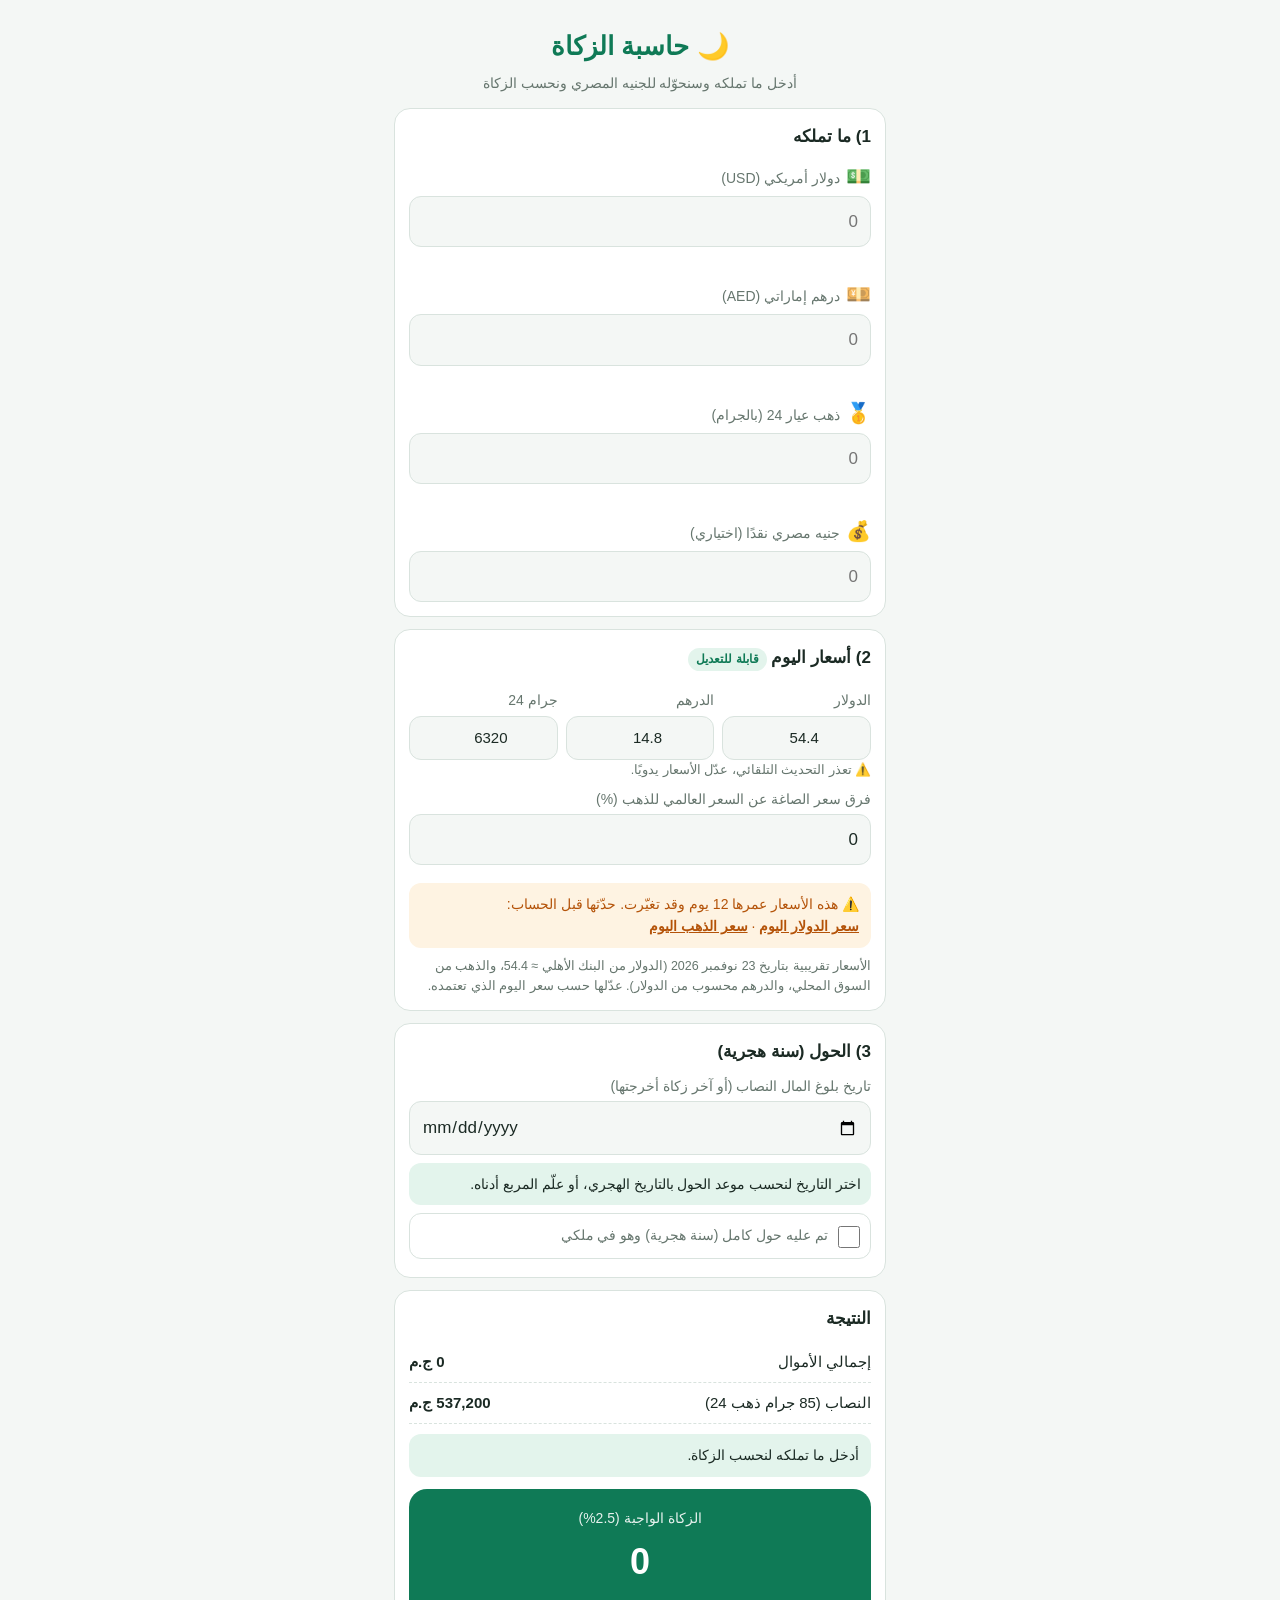
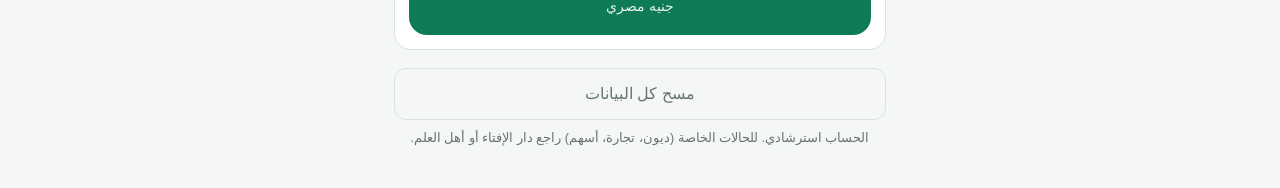
==== public/index.html @ 34a30f61 "English numerals for total and nisab in index.html" ====
<!DOCTYPE html>
<html lang="ar" dir="rtl">
<head>
<meta charset="utf-8">
<meta name="viewport" content="width=device-width, initial-scale=1, viewport-fit=cover">
<title>حاسبة الزكاة</title>
<style>
:root{--bg:#f4f7f5;--card:#fff;--tx:#1b2a24;--mut:#66766e;--pri:#0f7a56;--pri2:#e3f4ec;--bd:#d9e3de;--warn:#b45309;--warnbg:#fef3e2;
box-sizing:border-box;padding-top:env(safe-area-inset-top,0px);padding-bottom:env(safe-area-inset-bottom,0px);color-scheme:light}
@media (prefers-color-scheme:dark){:root:not([data-theme="light"]){--bg:#0f1714;--card:#18231f;--tx:#e8f1ed;--mut:#93a69d;--pri:#3ecf98;--pri2:#173a2e;--bd:#2a3a34;--warn:#f5b45a;--warnbg:#3a2c14;color-scheme:dark}}
:root[data-theme="dark"]{--bg:#0f1714;--card:#18231f;--tx:#e8f1ed;--mut:#93a69d;--pri:#3ecf98;--pri2:#173a2e;--bd:#2a3a34;--warn:#f5b45a;--warnbg:#3a2c14;color-scheme:dark}
html{scroll-padding-top:env(safe-area-inset-top,0px)}
*{box-sizing:border-box}
body{margin:0;background:var(--bg);color:var(--tx);font-family:"Segoe UI","Noto Naskh Arabic",Tahoma,Arial,sans-serif;line-height:1.6}
.wrap{max-width:520px;margin:0 auto;padding:16px 14px 40px}
header{text-align:center;padding:10px 0 14px}
header h1{margin:0;font-size:26px;color:var(--pri)}
header p{margin:4px 0 0;color:var(--mut);font-size:14px}
.card{background:var(--card);border:1px solid var(--bd);border-radius:16px;padding:14px;margin-bottom:12px}
.card h2{margin:0 0 10px;font-size:17px}
label{display:block;font-size:14px;color:var(--mut);margin:8px 0 4px}
.row{display:flex;gap:8px;align-items:center}
.row>*{flex:1;min-width:0}
input{width:100%;font:inherit;font-size:17px;padding:11px 12px;border:1px solid var(--bd);border-radius:12px;background:var(--bg);color:var(--tx)}
input:focus{outline:2px solid var(--pri);border-color:transparent}
.item{display:grid;grid-template-columns:1fr 1fr;gap:8px;align-items:end}
.item .full{grid-column:1/-1}
.sub{font-size:13px;color:var(--pri);margin-top:3px;min-height:20px}
.ic{font-size:20px;margin-inline-end:6px}
.rates{display:grid;grid-template-columns:1fr 1fr 1fr;gap:8px}
.rates input{font-size:15px;padding:9px 8px;text-align:center}
.note{font-size:12.5px;color:var(--mut);margin:8px 0 0}
.chk{display:flex;gap:10px;align-items:flex-start;padding:10px;border:1px solid var(--bd);border-radius:12px;margin-top:8px;cursor:pointer}
.chk input{width:22px;height:22px;margin:2px 0 0;flex:none;accent-color:var(--pri)}
.hawl{margin-top:8px;font-size:14px;padding:10px;border-radius:12px;background:var(--pri2)}
.res{background:var(--pri);color:#fff;border-radius:18px;padding:18px;text-align:center}
:root[data-theme="dark"] .res,:root:not([data-theme="light"]) .res{color:#fff}
@media (prefers-color-scheme:dark){.res{background:#0f7a56}}
.res .big{font-size:36px;font-weight:700;margin:4px 0}
.res .lbl{opacity:.9;font-size:14px}
.line{display:flex;justify-content:space-between;gap:8px;padding:8px 0;border-bottom:1px dashed var(--bd);font-size:15px}
.line:last-child{border:0}
.line b{white-space:nowrap}
.state{padding:10px 12px;border-radius:12px;font-size:14px;margin-top:10px;background:var(--pri2)}
.state.no{background:var(--warnbg);color:var(--warn)}
button{font:inherit;cursor:pointer}
.reset{width:100%;margin-top:6px;padding:12px;border-radius:12px;border:1px solid var(--bd);background:transparent;color:var(--mut)}
.pill{display:inline-block;font-size:12px;background:var(--pri2);color:var(--pri);padding:2px 8px;border-radius:99px}
</style>
</head>
<body>
<div class="wrap">
<header>
  <h1>🌙 حاسبة الزكاة</h1>
  <p>أدخل ما تملكه وسنحوّله للجنيه المصري ونحسب الزكاة</p>
</header>

<div class="card">
  <h2>1) ما تملكه</h2>
  <label for="usd"><span class="ic">💵</span>دولار أمريكي (USD)</label>
  <input id="usd" type="number" inputmode="decimal" min="0" placeholder="0">
  <div class="sub" id="s_usd"></div>

  <label for="aed"><span class="ic">💴</span>درهم إماراتي (AED)</label>
  <input id="aed" type="number" inputmode="decimal" min="0" placeholder="0">
  <div class="sub" id="s_aed"></div>

  <label for="gold"><span class="ic">🥇</span>ذهب عيار 24 (بالجرام)</label>
  <input id="gold" type="number" inputmode="decimal" min="0" placeholder="0">
  <div class="sub" id="s_gold"></div>

  <label for="egp"><span class="ic">💰</span>جنيه مصري نقدًا (اختياري)</label>
  <input id="egp" type="number" inputmode="decimal" min="0" placeholder="0">
</div>

<div class="card">
  <h2>2) أسعار اليوم <span class="pill">قابلة للتعديل</span></h2>
  <div class="rates">
    <div><label for="r_usd">الدولار</label><input id="r_usd" type="number" inputmode="decimal" value="54.4"></div>
    <div><label for="r_aed">الدرهم</label><input id="r_aed" type="number" inputmode="decimal" value="14.8"></div>
    <div><label for="r_gold">جرام 24</label><input id="r_gold" type="number" inputmode="decimal" value="6320"></div>
  </div>
  <div id="live" class="note" style="margin:0 0 8px">⏳ جارٍ تحديث الأسعار…</div>
  <label for="r_prem">فرق سعر الصاغة عن السعر العالمي للذهب (%)</label>
  <input id="r_prem" type="number" inputmode="decimal" value="0" style="margin-bottom:8px">
  <div id="stale" class="state no" style="display:none"></div>
  <p class="note">الأسعار تقريبية بتاريخ 23 نوفمبر 2026 (الدولار من البنك الأهلي ≈ 54.4، والذهب من السوق المحلي، والدرهم محسوب من الدولار). عدّلها حسب سعر اليوم الذي تعتمده.</p>
</div>

<div class="card">
  <h2>3) الحول (سنة هجرية)</h2>
  <label for="start">تاريخ بلوغ المال النصاب (أو آخر زكاة أخرجتها)</label>
  <input id="start" type="date">
  <div class="hawl" id="hawlBox">اختر التاريخ لنحسب موعد الحول بالتاريخ الهجري، أو علّم المربع أدناه.</div>
  <label class="chk"><input id="hawlOk" type="checkbox"><span>تم عليه حول كامل (سنة هجرية) وهو في ملكي</span></label>
</div>

<div class="card">
  <h2>النتيجة</h2>
  <div class="line"><span>إجمالي الأموال</span><b id="total">0</b></div>
  <div class="line"><span>النصاب (85 جرام ذهب 24)</span><b id="nisab">0</b></div>
  <div id="state" class="state"></div>
  <div class="res" style="margin-top:12px">
    <div class="lbl">الزكاة الواجبة (2.5%)</div>
    <div class="big" id="zakat">0</div>
    <div class="lbl">جنيه مصري</div>
  </div>
</div>

<button class="reset" id="reset">مسح كل البيانات</button>
<p class="note" style="text-align:center">الحساب استرشادي. للحالات الخاصة (ديون، تجارة، أسهم) راجع دار الإفتاء أو أهل العلم.</p>
</div>

<script>
const $=id=>document.getElementById(id);
const NISAB_GRAMS=85,RATE=0.025,HAWL_DAYS=354;
const fmt=n=>new Intl.NumberFormat('en-US',{maximumFractionDigits:2,useGrouping:true}).format(n||0);
const num=id=>{const v=parseFloat($(id).value);return isFinite(v)&&v>0?v:0};
const hijri=d=>new Intl.DateTimeFormat('en-u-ca-islamic-umalqura',{day:'numeric',month:'long',year:'numeric'}).format(d);

function hawlInfo(){
  const v=$('start').value; if(!v) return null;
  const s=new Date(v+'T00:00:00'); if(isNaN(s)) return null;
  const due=new Date(s.getTime()+HAWL_DAYS*86400000);
  const days=Math.ceil((due-new Date())/86400000);
  return {s,due,days};
}

function calc(){
  const usd=num('usd'),aed=num('aed'),gold=num('gold'),egp=num('egp');
  const ru=num('r_usd'),ra=num('r_aed'),rg=num('r_gold');
  const vUsd=usd*ru,vAed=aed*ra,vGold=gold*rg;
  const total=vUsd+vAed+vGold+egp;
  const nisab=NISAB_GRAMS*rg;

  $('s_usd').textContent=usd?'= '+fmt(vUsd)+' جنيه':'';
  $('s_aed').textContent=aed?'= '+fmt(vAed)+' جنيه':'';
  $('s_gold').textContent=gold?'= '+fmt(vGold)+' جنيه':'';
  $('total').textContent=fmt(total)+' ج.م';
  $('nisab').textContent=fmt(nisab)+' ج.م';

  const h=hawlInfo(), box=$('hawlBox');
  if(h){
    if(h.days<=0){
      box.innerHTML='بدأ الحول: <b>'+hijri(h.s)+'</b><br>تم الحول في: <b>'+hijri(h.due)+'</b> ✅';
      $('hawlOk').checked=true;
    }else{
      box.innerHTML='بدأ الحول: <b>'+hijri(h.s)+'</b><br>يتم الحول في: <b>'+hijri(h.due)+'</b> (بعد '+fmt(h.days)+' يوم)';
      $('hawlOk').checked=false;
    }
  }
  const ok=$('hawlOk').checked, reached=total>=nisab&&total>0;
  const st=$('state'); let z=0;
  if(!total){st.className='state';st.textContent='أدخل ما تملكه لنحسب الزكاة.'}
  else if(!reached){st.className='state no';st.textContent='المبلغ أقل من النصاب، فلا زكاة عليك حاليًا.'}
  else if(!ok){st.className='state no';st.textContent='بلغت النصاب لكن لم يتم الحول بعد. تجب الزكاة عند تمام سنة هجرية.'}
  else{st.className='state';st.textContent='بلغت النصاب وتم الحول ✅ تجب عليك الزكاة.';z=total*RATE}
  $('zakat').textContent=fmt(z);
}

document.querySelectorAll('input').forEach(i=>i.addEventListener('input',calc));
$('reset').onclick=()=>{['usd','aed','gold','egp','start'].forEach(i=>$(i).value='');$('hawlOk').checked=false;$('hawlBox').textContent='اختر التاريخ لنحسب موعد الحول بالتاريخ الهجري، أو علّم المربع أدناه.';calc()};
(function(){
  const days=Math.floor((Date.now()-new Date('2026-11-23T00:00:00').getTime())/864e5);
  if(days>=1){
    const el=$('stale');
    el.style.display='block';
    el.innerHTML='⚠️ هذه الأسعار عمرها '+fmt(days)+' يوم وقد تغيّرت. حدّثها قبل الحساب:<br>'+
      '<a href="https://www.google.com/search?q=سعر+الدولار+اليوم+البنك+الأهلي" target="_blank" rel="noopener" style="color:inherit;font-weight:700">سعر الدولار اليوم</a> · '+
      '<a href="https://www.google.com/search?q=سعر+الذهب+عيار+24+اليوم+في+مصر" target="_blank" rel="noopener" style="color:inherit;font-weight:700">سعر الذهب اليوم</a>';
  }
})();
calc();

(async function(){
  let last=null;
  const apply=()=>{
    if(!last) return;
    const prem=parseFloat($('r_prem').value)||0;
    $('r_gold').value=(last.goldGramEgp*(1+prem/100)).toFixed(0);
    calc();
  };
  try{
    const r=await fetch('/api/prices',{cache:'no-store'});
    if(!r.ok) throw 0;
    last=await r.json();
    $('r_usd').value=last.usdEgp.toFixed(2);
    $('r_aed').value=last.aedEgp.toFixed(2);
    apply();
    $('stale').style.display='none';
    $('live').textContent='✅ تم تحديث الأسعار الآن: '+new Date(last.updated).toLocaleString('en-US');
    $('r_prem').addEventListener('input',apply);
  }catch(e){
    $('live').textContent='⚠️ تعذر التحديث التلقائي، عدّل الأسعار يدويًا.';
  }
})();
</script>
</body>
</html>
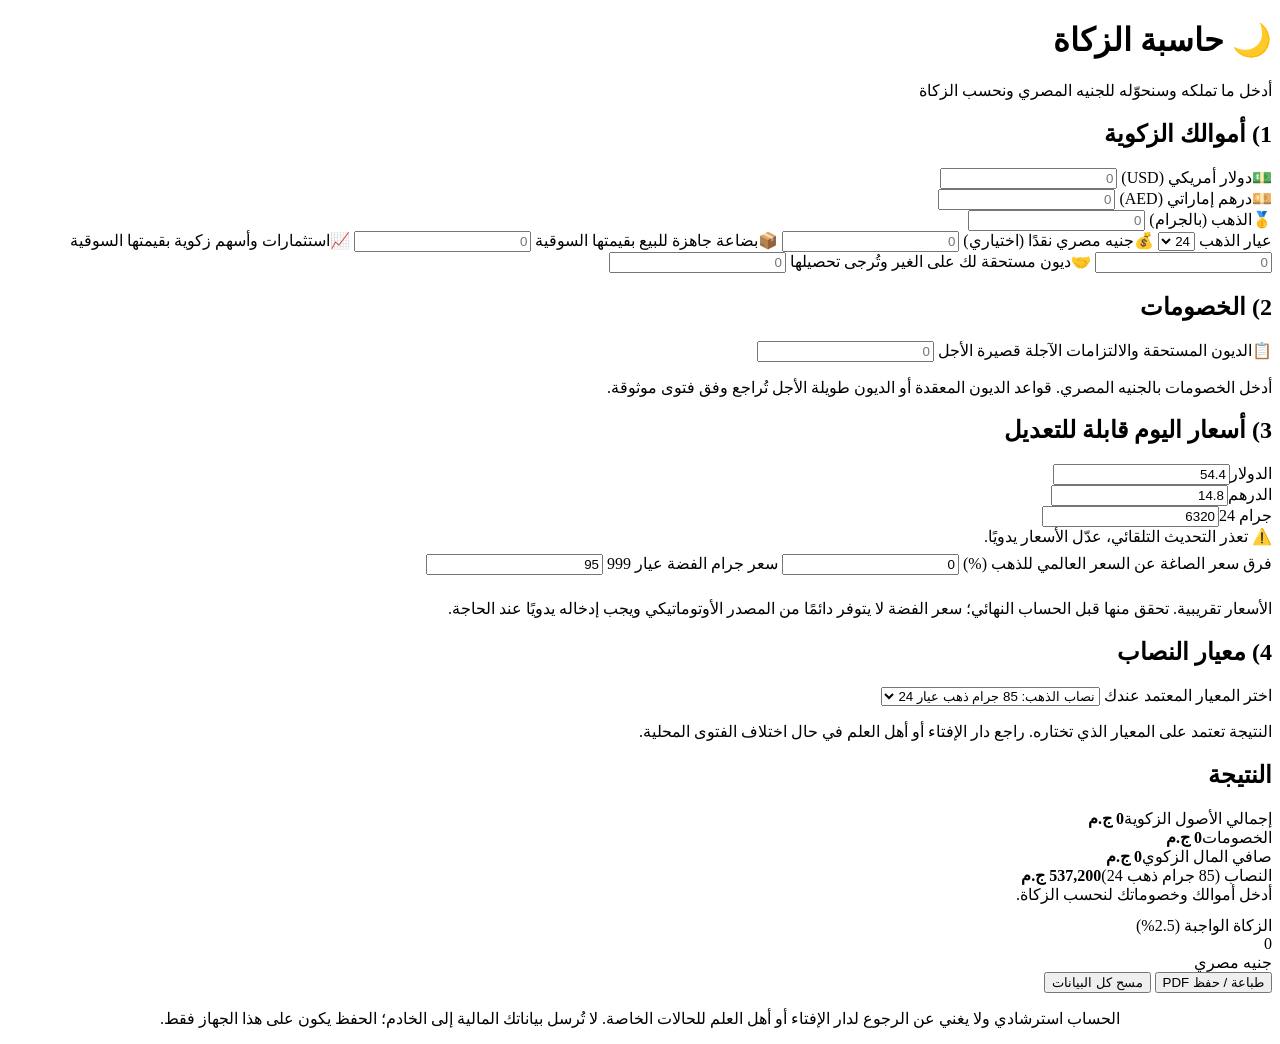
==== commit a70e62df: "github updates" ====
--- a/public/index.html
+++ b/public/index.html
@@ -4,49 +4,7 @@
 <meta charset="utf-8">
 <meta name="viewport" content="width=device-width, initial-scale=1, viewport-fit=cover">
 <title>حاسبة الزكاة</title>
-<style>
-:root{--bg:#f4f7f5;--card:#fff;--tx:#1b2a24;--mut:#66766e;--pri:#0f7a56;--pri2:#e3f4ec;--bd:#d9e3de;--warn:#b45309;--warnbg:#fef3e2;
-box-sizing:border-box;padding-top:env(safe-area-inset-top,0px);padding-bottom:env(safe-area-inset-bottom,0px);color-scheme:light}
-@media (prefers-color-scheme:dark){:root:not([data-theme="light"]){--bg:#0f1714;--card:#18231f;--tx:#e8f1ed;--mut:#93a69d;--pri:#3ecf98;--pri2:#173a2e;--bd:#2a3a34;--warn:#f5b45a;--warnbg:#3a2c14;color-scheme:dark}}
-:root[data-theme="dark"]{--bg:#0f1714;--card:#18231f;--tx:#e8f1ed;--mut:#93a69d;--pri:#3ecf98;--pri2:#173a2e;--bd:#2a3a34;--warn:#f5b45a;--warnbg:#3a2c14;color-scheme:dark}
-html{scroll-padding-top:env(safe-area-inset-top,0px)}
-*{box-sizing:border-box}
-body{margin:0;background:var(--bg);color:var(--tx);font-family:"Segoe UI","Noto Naskh Arabic",Tahoma,Arial,sans-serif;line-height:1.6}
-.wrap{max-width:520px;margin:0 auto;padding:16px 14px 40px}
-header{text-align:center;padding:10px 0 14px}
-header h1{margin:0;font-size:26px;color:var(--pri)}
-header p{margin:4px 0 0;color:var(--mut);font-size:14px}
-.card{background:var(--card);border:1px solid var(--bd);border-radius:16px;padding:14px;margin-bottom:12px}
-.card h2{margin:0 0 10px;font-size:17px}
-label{display:block;font-size:14px;color:var(--mut);margin:8px 0 4px}
-.row{display:flex;gap:8px;align-items:center}
-.row>*{flex:1;min-width:0}
-input{width:100%;font:inherit;font-size:17px;padding:11px 12px;border:1px solid var(--bd);border-radius:12px;background:var(--bg);color:var(--tx)}
-input:focus{outline:2px solid var(--pri);border-color:transparent}
-.item{display:grid;grid-template-columns:1fr 1fr;gap:8px;align-items:end}
-.item .full{grid-column:1/-1}
-.sub{font-size:13px;color:var(--pri);margin-top:3px;min-height:20px}
-.ic{font-size:20px;margin-inline-end:6px}
-.rates{display:grid;grid-template-columns:1fr 1fr 1fr;gap:8px}
-.rates input{font-size:15px;padding:9px 8px;text-align:center}
-.note{font-size:12.5px;color:var(--mut);margin:8px 0 0}
-.chk{display:flex;gap:10px;align-items:flex-start;padding:10px;border:1px solid var(--bd);border-radius:12px;margin-top:8px;cursor:pointer}
-.chk input{width:22px;height:22px;margin:2px 0 0;flex:none;accent-color:var(--pri)}
-.hawl{margin-top:8px;font-size:14px;padding:10px;border-radius:12px;background:var(--pri2)}
-.res{background:var(--pri);color:#fff;border-radius:18px;padding:18px;text-align:center}
-:root[data-theme="dark"] .res,:root:not([data-theme="light"]) .res{color:#fff}
-@media (prefers-color-scheme:dark){.res{background:#0f7a56}}
-.res .big{font-size:36px;font-weight:700;margin:4px 0}
-.res .lbl{opacity:.9;font-size:14px}
-.line{display:flex;justify-content:space-between;gap:8px;padding:8px 0;border-bottom:1px dashed var(--bd);font-size:15px}
-.line:last-child{border:0}
-.line b{white-space:nowrap}
-.state{padding:10px 12px;border-radius:12px;font-size:14px;margin-top:10px;background:var(--pri2)}
-.state.no{background:var(--warnbg);color:var(--warn)}
-button{font:inherit;cursor:pointer}
-.reset{width:100%;margin-top:6px;padding:12px;border-radius:12px;border:1px solid var(--bd);background:transparent;color:var(--mut)}
-.pill{display:inline-block;font-size:12px;background:var(--pri2);color:var(--pri);padding:2px 8px;border-radius:99px}
-</style>
+<link rel="stylesheet" href="/style.css">
 </head>
 <body>
 <div class="wrap">
@@ -56,7 +14,7 @@
 </header>
 
 <div class="card">
-  <h2>1) ما تملكه</h2>
+  <h2>1) أموالك الزكوية</h2>
   <label for="usd"><span class="ic">💵</span>دولار أمريكي (USD)</label>
   <input id="usd" type="number" inputmode="decimal" min="0" placeholder="0">
   <div class="sub" id="s_usd"></div>
@@ -65,16 +23,38 @@
   <input id="aed" type="number" inputmode="decimal" min="0" placeholder="0">
   <div class="sub" id="s_aed"></div>
 
-  <label for="gold"><span class="ic">🥇</span>ذهب عيار 24 (بالجرام)</label>
+  <label for="gold"><span class="ic">🥇</span>الذهب (بالجرام)</label>
   <input id="gold" type="number" inputmode="decimal" min="0" placeholder="0">
   <div class="sub" id="s_gold"></div>
+  <label for="goldK">عيار الذهب</label>
+  <select id="goldK">
+    <option value="24">24</option>
+    <option value="21">21</option>
+    <option value="18">18</option>
+  </select>
 
   <label for="egp"><span class="ic">💰</span>جنيه مصري نقدًا (اختياري)</label>
   <input id="egp" type="number" inputmode="decimal" min="0" placeholder="0">
-</div>
-
-<div class="card">
-  <h2>2) أسعار اليوم <span class="pill">قابلة للتعديل</span></h2>
+
+  <label for="trade"><span class="ic">📦</span>بضاعة جاهزة للبيع بقيمتها السوقية</label>
+  <input id="trade" type="number" inputmode="decimal" min="0" placeholder="0">
+
+  <label for="invest"><span class="ic">📈</span>استثمارات وأسهم زكوية بقيمتها السوقية</label>
+  <input id="invest" type="number" inputmode="decimal" min="0" placeholder="0">
+
+  <label for="receivable"><span class="ic">🤝</span>ديون مستحقة لك على الغير وتُرجى تحصيلها</label>
+  <input id="receivable" type="number" inputmode="decimal" min="0" placeholder="0">
+</div>
+
+<div class="card">
+  <h2>2) الخصومات</h2>
+  <label for="debt"><span class="ic">📋</span>الديون المستحقة والالتزامات الآجلة قصيرة الأجل</label>
+  <input id="debt" type="number" inputmode="decimal" min="0" placeholder="0">
+  <p class="note">أدخل الخصومات بالجنيه المصري. قواعد الديون المعقدة أو الديون طويلة الأجل تُراجع وفق فتوى موثوقة.</p>
+</div>
+
+<div class="card">
+  <h2>3) أسعار اليوم <span class="pill">قابلة للتعديل</span></h2>
   <div class="rates">
     <div><label for="r_usd">الدولار</label><input id="r_usd" type="number" inputmode="decimal" value="54.4"></div>
     <div><label for="r_aed">الدرهم</label><input id="r_aed" type="number" inputmode="decimal" value="14.8"></div>
@@ -83,22 +63,28 @@
   <div id="live" class="note" style="margin:0 0 8px">⏳ جارٍ تحديث الأسعار…</div>
   <label for="r_prem">فرق سعر الصاغة عن السعر العالمي للذهب (%)</label>
   <input id="r_prem" type="number" inputmode="decimal" value="0" style="margin-bottom:8px">
+  <label for="r_silver">سعر جرام الفضة عيار 999</label>
+  <input id="r_silver" type="number" inputmode="decimal" value="95" style="margin-bottom:8px">
   <div id="stale" class="state no" style="display:none"></div>
-  <p class="note">الأسعار تقريبية بتاريخ 23 نوفمبر 2026 (الدولار من البنك الأهلي ≈ 54.4، والذهب من السوق المحلي، والدرهم محسوب من الدولار). عدّلها حسب سعر اليوم الذي تعتمده.</p>
-</div>
-
-<div class="card">
-  <h2>3) الحول (سنة هجرية)</h2>
-  <label for="start">تاريخ بلوغ المال النصاب (أو آخر زكاة أخرجتها)</label>
-  <input id="start" type="date">
-  <div class="hawl" id="hawlBox">اختر التاريخ لنحسب موعد الحول بالتاريخ الهجري، أو علّم المربع أدناه.</div>
-  <label class="chk"><input id="hawlOk" type="checkbox"><span>تم عليه حول كامل (سنة هجرية) وهو في ملكي</span></label>
+  <p class="note">الأسعار تقريبية. تحقق منها قبل الحساب النهائي؛ سعر الفضة لا يتوفر دائمًا من المصدر الأوتوماتيكي ويجب إدخاله يدويًا عند الحاجة.</p>
+</div>
+
+<div class="card">
+  <h2>4) معيار النصاب</h2>
+  <label for="nisabType">اختر المعيار المعتمد عندك</label>
+  <select id="nisabType">
+    <option value="gold">نصاب الذهب: 85 جرام ذهب عيار 24</option>
+    <option value="silver">نصاب الفضة: 595 جرام فضة</option>
+  </select>
+  <p class="note">النتيجة تعتمد على المعيار الذي تختاره. راجع دار الإفتاء أو أهل العلم في حال اختلاف الفتوى المحلية.</p>
 </div>
 
 <div class="card">
   <h2>النتيجة</h2>
-  <div class="line"><span>إجمالي الأموال</span><b id="total">0</b></div>
-  <div class="line"><span>النصاب (85 جرام ذهب 24)</span><b id="nisab">0</b></div>
+  <div class="line"><span>إجمالي الأصول الزكوية</span><b id="assets">0</b></div>
+  <div class="line"><span>الخصومات</span><b id="deductions">0</b></div>
+  <div class="line"><span>صافي المال الزكوي</span><b id="net">0</b></div>
+  <div class="line"><span id="nisabLabel">النصاب</span><b id="nisab">0</b></div>
   <div id="state" class="state"></div>
   <div class="res" style="margin-top:12px">
     <div class="lbl">الزكاة الواجبة (2.5%)</div>
@@ -107,75 +93,88 @@
   </div>
 </div>
 
-<button class="reset" id="reset">مسح كل البيانات</button>
-<p class="note" style="text-align:center">الحساب استرشادي. للحالات الخاصة (ديون، تجارة، أسهم) راجع دار الإفتاء أو أهل العلم.</p>
+<div class="actions">
+  <button class="action" id="print" type="button">طباعة / حفظ PDF</button>
+  <button class="reset" id="reset" type="button">مسح كل البيانات</button>
+</div>
+<p class="note" style="text-align:center">الحساب استرشادي ولا يغني عن الرجوع لدار الإفتاء أو أهل العلم للحالات الخاصة. لا تُرسل بياناتك المالية إلى الخادم؛ الحفظ يكون على هذا الجهاز فقط.</p>
 </div>
 
 <script>
 const $=id=>document.getElementById(id);
-const NISAB_GRAMS=85,RATE=0.025,HAWL_DAYS=354;
+const GOLD_NISAB_GRAMS=85,SILVER_NISAB_GRAMS=595,RATE=0.025;
 const fmt=n=>new Intl.NumberFormat('en-US',{maximumFractionDigits:2,useGrouping:true}).format(n||0);
-const num=id=>{const v=parseFloat($(id).value);return isFinite(v)&&v>0?v:0};
-const hijri=d=>new Intl.DateTimeFormat('en-u-ca-islamic-umalqura',{day:'numeric',month:'long',year:'numeric'}).format(d);
-
-function hawlInfo(){
-  const v=$('start').value; if(!v) return null;
-  const s=new Date(v+'T00:00:00'); if(isNaN(s)) return null;
-  const due=new Date(s.getTime()+HAWL_DAYS*86400000);
-  const days=Math.ceil((due-new Date())/86400000);
-  return {s,due,days};
-}
+const num=id=>{const v=parseFloat($(id).value);return isFinite(v)&&v>=0?v:0};
+const inputIds=['usd','aed','gold','egp','trade','invest','receivable','debt','r_usd','r_aed','r_gold','r_prem','r_silver'];
 
 function calc(){
   const usd=num('usd'),aed=num('aed'),gold=num('gold'),egp=num('egp');
-  const ru=num('r_usd'),ra=num('r_aed'),rg=num('r_gold');
-  const vUsd=usd*ru,vAed=aed*ra,vGold=gold*rg;
-  const total=vUsd+vAed+vGold+egp;
-  const nisab=NISAB_GRAMS*rg;
+  const trade=num('trade'),invest=num('invest'),receivable=num('receivable'),debt=num('debt');
+  const ru=num('r_usd'),ra=num('r_aed'),rg=num('r_gold'),silver=num('r_silver');
+  const karat=parseFloat($('goldK').value)||24;
+  const vUsd=usd*ru,vAed=aed*ra,vGold=gold*rg*(karat/24);
+  const assets=vUsd+vAed+vGold+egp+trade+invest+receivable;
+  const net=Math.max(0,assets-debt);
+  const nisabType=$('nisabType').value;
+  const nisab=nisabType==='silver'?SILVER_NISAB_GRAMS*silver:GOLD_NISAB_GRAMS*rg;
 
   $('s_usd').textContent=usd?'= '+fmt(vUsd)+' جنيه':'';
   $('s_aed').textContent=aed?'= '+fmt(vAed)+' جنيه':'';
   $('s_gold').textContent=gold?'= '+fmt(vGold)+' جنيه':'';
-  $('total').textContent=fmt(total)+' ج.م';
+  $('assets').textContent=fmt(assets)+' ج.م';
+  $('deductions').textContent=fmt(debt)+' ج.م';
+  $('net').textContent=fmt(net)+' ج.م';
+  $('nisabLabel').textContent=nisabType==='silver'?'النصاب (595 جرام فضة)':'النصاب (85 جرام ذهب 24)';
   $('nisab').textContent=fmt(nisab)+' ج.م';
 
-  const h=hawlInfo(), box=$('hawlBox');
-  if(h){
-    if(h.days<=0){
-      box.innerHTML='بدأ الحول: <b>'+hijri(h.s)+'</b><br>تم الحول في: <b>'+hijri(h.due)+'</b> ✅';
-      $('hawlOk').checked=true;
-    }else{
-      box.innerHTML='بدأ الحول: <b>'+hijri(h.s)+'</b><br>يتم الحول في: <b>'+hijri(h.due)+'</b> (بعد '+fmt(h.days)+' يوم)';
-      $('hawlOk').checked=false;
-    }
-  }
-  const ok=$('hawlOk').checked, reached=total>=nisab&&total>0;
+  const reached=net>=nisab&&net>0;
   const st=$('state'); let z=0;
-  if(!total){st.className='state';st.textContent='أدخل ما تملكه لنحسب الزكاة.'}
+  if(!net){st.className='state';st.textContent='أدخل أموالك وخصوماتك لنحسب الزكاة.'}
   else if(!reached){st.className='state no';st.textContent='المبلغ أقل من النصاب، فلا زكاة عليك حاليًا.'}
-  else if(!ok){st.className='state no';st.textContent='بلغت النصاب لكن لم يتم الحول بعد. تجب الزكاة عند تمام سنة هجرية.'}
-  else{st.className='state';st.textContent='بلغت النصاب وتم الحول ✅ تجب عليك الزكاة.';z=total*RATE}
+  else{st.className='state';st.textContent='بلغ الصافي النصاب بحسب المعيار الذي اخترته.';z=net*RATE}
   $('zakat').textContent=fmt(z);
+  save();
 }
 
-document.querySelectorAll('input').forEach(i=>i.addEventListener('input',calc));
-$('reset').onclick=()=>{['usd','aed','gold','egp','start'].forEach(i=>$(i).value='');$('hawlOk').checked=false;$('hawlBox').textContent='اختر التاريخ لنحسب موعد الحول بالتاريخ الهجري، أو علّم المربع أدناه.';calc()};
-(function(){
-  const days=Math.floor((Date.now()-new Date('2026-11-23T00:00:00').getTime())/864e5);
-  if(days>=1){
-    const el=$('stale');
-    el.style.display='block';
-    el.innerHTML='⚠️ هذه الأسعار عمرها '+fmt(days)+' يوم وقد تغيّرت. حدّثها قبل الحساب:<br>'+
-      '<a href="https://www.google.com/search?q=سعر+الدولار+اليوم+البنك+الأهلي" target="_blank" rel="noopener" style="color:inherit;font-weight:700">سعر الدولار اليوم</a> · '+
-      '<a href="https://www.google.com/search?q=سعر+الذهب+عيار+24+اليوم+في+مصر" target="_blank" rel="noopener" style="color:inherit;font-weight:700">سعر الذهب اليوم</a>';
-  }
-})();
+function save(){
+  const data={};
+  inputIds.forEach(id=>data[id]=$(id).value);
+  data.goldK=$('goldK').value;
+  data.nisabType=$('nisabType').value;
+  try{localStorage.setItem('zakat-calc-data',JSON.stringify(data))}catch(e){}
+}
+
+function load(){
+  try{
+    const data=JSON.parse(localStorage.getItem('zakat-calc-data'));
+    if(!data) return;
+    inputIds.forEach(id=>{if(Object.prototype.hasOwnProperty.call(data,id)) $(id).value=data[id]});
+    if(data.goldK) $('goldK').value=data.goldK;
+    if(data.nisabType) $('nisabType').value=data.nisabType;
+  }catch(e){}
+}
+
+document.querySelectorAll('input,select').forEach(i=>i.addEventListener('input',calc));
+$('reset').onclick=()=>{
+  inputIds.forEach(id=>$(id).value='');
+  $('goldK').value='24';
+  $('nisabType').value='gold';
+  $('r_usd').value='54.4';
+  $('r_aed').value='14.8';
+  $('r_gold').value='6320';
+  $('r_silver').value='95';
+  $('r_prem').value='0';
+  try{localStorage.removeItem('zakat-calc-data')}catch(e){}
+  calc();
+};
+$('print').onclick=()=>window.print();
+load();
 calc();
 
 (async function(){
   let last=null;
   const apply=()=>{
-    if(!last) return;
+    if(!last||!last.goldGramEgp) return;
     const prem=parseFloat($('r_prem').value)||0;
     $('r_gold').value=(last.goldGramEgp*(1+prem/100)).toFixed(0);
     calc();
@@ -184,12 +183,24 @@
     const r=await fetch('/api/prices',{cache:'no-store'});
     if(!r.ok) throw 0;
     last=await r.json();
-    $('r_usd').value=last.usdEgp.toFixed(2);
-    $('r_aed').value=last.aedEgp.toFixed(2);
-    apply();
-    $('stale').style.display='none';
-    $('live').textContent='✅ تم تحديث الأسعار الآن: '+new Date(last.updated).toLocaleString('en-US');
+    if(last.usdEgp) $('r_usd').value=last.usdEgp.toFixed(2);
+    if(last.aedEgp) $('r_aed').value=last.aedEgp.toFixed(2);
+    if(last.goldGramEgp){
+      const prem=parseFloat($('r_prem').value)||0;
+      $('r_gold').value=(last.goldGramEgp*(1+prem/100)).toFixed(0);
+    }
+    const updated=new Date(last.updated);
+    const age=last.updated?Math.floor((Date.now()-updated.getTime())/864e5):Infinity;
+    const stale=$('stale');
+    if(age>=1){
+      stale.style.display='block';
+      stale.innerHTML='⚠️ هذه الأسعار عمرها '+fmt(age)+' يوم وقد تغيّرت. تحقق منها قبل الحساب.';
+    }else{
+      stale.style.display='none';
+    }
+    $('live').innerHTML='✅ تم تحديث الأسعار الآن'+(last.updated?' ('+updated.toLocaleString('en-US')+')':'')+': <a href="https://www.google.com/search?q=سعر+الدولار+اليوم+البنك+الأهلي" target="_blank" rel="noopener" style="color:inherit">الدولار</a> · <a href="https://www.google.com/search?q=سعر+الذهب+عيار+24+اليوم+في+مصر" target="_blank" rel="noopener" style="color:inherit">الذهب</a>';
     $('r_prem').addEventListener('input',apply);
+    calc();
   }catch(e){
     $('live').textContent='⚠️ تعذر التحديث التلقائي، عدّل الأسعار يدويًا.';
   }
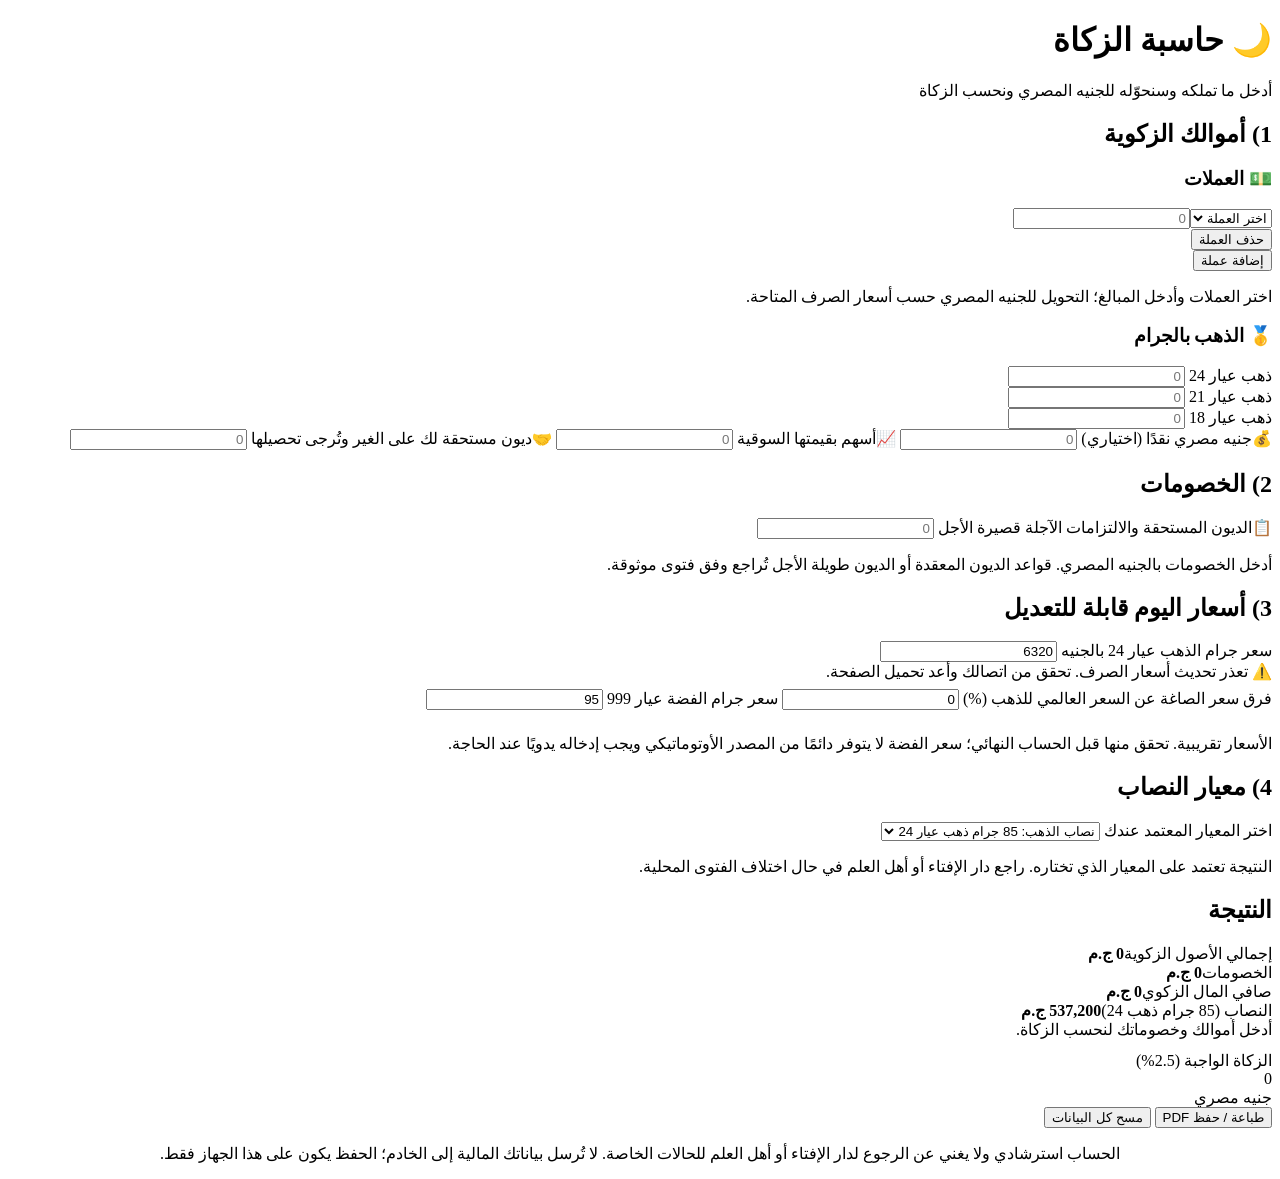
==== commit 72fd85ef: "add gold types" ====
--- a/public/index.html
+++ b/public/index.html
@@ -15,31 +15,26 @@
 
 <div class="card">
   <h2>1) أموالك الزكوية</h2>
-  <label for="usd"><span class="ic">💵</span>دولار أمريكي (USD)</label>
-  <input id="usd" type="number" inputmode="decimal" min="0" placeholder="0">
-  <div class="sub" id="s_usd"></div>
-
-  <label for="aed"><span class="ic">💴</span>درهم إماراتي (AED)</label>
-  <input id="aed" type="number" inputmode="decimal" min="0" placeholder="0">
-  <div class="sub" id="s_aed"></div>
-
-  <label for="gold"><span class="ic">🥇</span>الذهب (بالجرام)</label>
-  <input id="gold" type="number" inputmode="decimal" min="0" placeholder="0">
-  <div class="sub" id="s_gold"></div>
-  <label for="goldK">عيار الذهب</label>
-  <select id="goldK">
-    <option value="24">24</option>
-    <option value="21">21</option>
-    <option value="18">18</option>
-  </select>
+  <h3>💵 العملات</h3>
+  <div id="currencies"></div>
+  <button type="button" class="add-currency" id="addCurrency">إضافة عملة</button>
+  <p class="note">اختر العملات وأدخل المبالغ؛ التحويل للجنيه المصري حسب أسعار الصرف المتاحة.</p>
+
+  <h3>🥇 الذهب بالجرام</h3>
+  <label for="gold24">ذهب عيار 24</label>
+  <input id="gold24" type="number" inputmode="decimal" min="0" step="any" placeholder="0">
+  <div class="sub" id="s_gold24"></div>
+  <label for="gold21">ذهب عيار 21</label>
+  <input id="gold21" type="number" inputmode="decimal" min="0" step="any" placeholder="0">
+  <div class="sub" id="s_gold21"></div>
+  <label for="gold18">ذهب عيار 18</label>
+  <input id="gold18" type="number" inputmode="decimal" min="0" step="any" placeholder="0">
+  <div class="sub" id="s_gold18"></div>
 
   <label for="egp"><span class="ic">💰</span>جنيه مصري نقدًا (اختياري)</label>
   <input id="egp" type="number" inputmode="decimal" min="0" placeholder="0">
 
-  <label for="trade"><span class="ic">📦</span>بضاعة جاهزة للبيع بقيمتها السوقية</label>
-  <input id="trade" type="number" inputmode="decimal" min="0" placeholder="0">
-
-  <label for="invest"><span class="ic">📈</span>استثمارات وأسهم زكوية بقيمتها السوقية</label>
+  <label for="invest"><span class="ic">📈</span>أسهم بقيمتها السوقية</label>
   <input id="invest" type="number" inputmode="decimal" min="0" placeholder="0">
 
   <label for="receivable"><span class="ic">🤝</span>ديون مستحقة لك على الغير وتُرجى تحصيلها</label>
@@ -55,11 +50,8 @@
 
 <div class="card">
   <h2>3) أسعار اليوم <span class="pill">قابلة للتعديل</span></h2>
-  <div class="rates">
-    <div><label for="r_usd">الدولار</label><input id="r_usd" type="number" inputmode="decimal" value="54.4"></div>
-    <div><label for="r_aed">الدرهم</label><input id="r_aed" type="number" inputmode="decimal" value="14.8"></div>
-    <div><label for="r_gold">جرام 24</label><input id="r_gold" type="number" inputmode="decimal" value="6320"></div>
-  </div>
+  <label for="r_gold">سعر جرام الذهب عيار 24 بالجنيه</label>
+  <input id="r_gold" type="number" inputmode="decimal" min="0" step="any" value="6320">
   <div id="live" class="note" style="margin:0 0 8px">⏳ جارٍ تحديث الأسعار…</div>
   <label for="r_prem">فرق سعر الصاغة عن السعر العالمي للذهب (%)</label>
   <input id="r_prem" type="number" inputmode="decimal" value="0" style="margin-bottom:8px">
@@ -97,6 +89,7 @@
   <button class="action" id="print" type="button">طباعة / حفظ PDF</button>
   <button class="reset" id="reset" type="button">مسح كل البيانات</button>
 </div>
+<p id="storageStatus" class="note" role="status"></p>
 <p class="note" style="text-align:center">الحساب استرشادي ولا يغني عن الرجوع لدار الإفتاء أو أهل العلم للحالات الخاصة. لا تُرسل بياناتك المالية إلى الخادم؛ الحفظ يكون على هذا الجهاز فقط.</p>
 </div>
 
@@ -104,105 +97,160 @@
 const $=id=>document.getElementById(id);
 const GOLD_NISAB_GRAMS=85,SILVER_NISAB_GRAMS=595,RATE=0.025;
 const fmt=n=>new Intl.NumberFormat('en-US',{maximumFractionDigits:2,useGrouping:true}).format(n||0);
+const fmtRate=n=>new Intl.NumberFormat('en-US',{maximumSignificantDigits:6}).format(n);
 const num=id=>{const v=parseFloat($(id).value);return isFinite(v)&&v>=0?v:0};
-const inputIds=['usd','aed','gold','egp','trade','invest','receivable','debt','r_usd','r_aed','r_gold','r_prem','r_silver'];
+const inputIds=['gold24','gold21','gold18','egp','invest','receivable','debt','r_gold','r_prem','r_silver'];
+let currencyRates={EGP:1};
+let liveGold=null;
+let goldEdited=false;
+
+function currencyOptions(select,selected){
+  const codes=new Set(Object.keys(currencyRates));
+  if(selected) codes.add(selected);
+  select.replaceChildren(new Option('اختر العملة',''));
+  [...codes].sort().forEach(code=>select.add(new Option(code,code)));
+  select.value=selected;
+}
+
+function addCurrency(currency='',amount=''){
+  const row=document.createElement('div');
+  row.className='currency-row';
+  row.innerHTML='<div class="row"><select aria-label="العملة"></select><input type="number" inputmode="decimal" min="0" step="any" placeholder="0" aria-label="المبلغ"></div><div class="sub"></div><button type="button" class="remove-currency">حذف العملة</button>';
+  currencyOptions(row.querySelector('select'),currency);
+  row.querySelector('input').value=amount;
+  row.querySelector('button').addEventListener('click',()=>{row.remove();calc();save()});
+  $('currencies').append(row);
+}
 
 function calc(){
-  const usd=num('usd'),aed=num('aed'),gold=num('gold'),egp=num('egp');
-  const trade=num('trade'),invest=num('invest'),receivable=num('receivable'),debt=num('debt');
-  const ru=num('r_usd'),ra=num('r_aed'),rg=num('r_gold'),silver=num('r_silver');
-  const karat=parseFloat($('goldK').value)||24;
-  const vUsd=usd*ru,vAed=aed*ra,vGold=gold*rg*(karat/24);
-  const assets=vUsd+vAed+vGold+egp+trade+invest+receivable;
+  let currencyTotal=0,invalidCurrency=false;
+  $('currencies').querySelectorAll('.currency-row').forEach(row=>{
+    const code=row.querySelector('select').value;
+    const input=row.querySelector('input'),amount=Number(input.value);
+    const rate=currencyRates[code];
+    const sub=row.querySelector('.sub');
+    if(input.validity.badInput || (input.value!=='' && (!Number.isFinite(amount) || amount<0))){
+      invalidCurrency=true;sub.textContent='أدخل مبلغًا صحيحًا غير سالب.';
+    }else if(amount>0 && (!code || !Number.isFinite(rate) || rate<=0)){
+      invalidCurrency=true;sub.textContent='اختر عملة يتوفر سعر صرفها قبل الحساب.';
+    }else if(amount>0){
+      currencyTotal+=amount*rate;
+      sub.textContent='= '+fmt(amount*rate)+' جنيه (1 '+code+' = '+fmtRate(rate)+' جنيه)';
+    }else sub.textContent='';
+  });
+  const rg=num('r_gold'),silver=num('r_silver');
+  let goldValue=0,invalidGold=false;
+  [24,21,18].forEach(karat=>{
+    const input=$('gold'+karat),grams=num('gold'+karat),value=grams*rg*karat/24;
+    if(input.validity.badInput || (input.value!=='' && (!Number.isFinite(Number(input.value)) || Number(input.value)<0))) invalidGold=true;
+    goldValue+=value;
+    $('s_gold'+karat).textContent=grams?'= '+fmt(value)+' جنيه':'';
+  });
+  const debt=num('debt');
+  const assets=currencyTotal+goldValue+num('egp')+num('invest')+num('receivable');
   const net=Math.max(0,assets-debt);
   const nisabType=$('nisabType').value;
   const nisab=nisabType==='silver'?SILVER_NISAB_GRAMS*silver:GOLD_NISAB_GRAMS*rg;
-
-  $('s_usd').textContent=usd?'= '+fmt(vUsd)+' جنيه':'';
-  $('s_aed').textContent=aed?'= '+fmt(vAed)+' جنيه':'';
-  $('s_gold').textContent=gold?'= '+fmt(vGold)+' جنيه':'';
-  $('assets').textContent=fmt(assets)+' ج.م';
+  const invalid=invalidCurrency || invalidGold;
+
+  $('assets').textContent=invalid?'—':fmt(assets)+' ج.م';
   $('deductions').textContent=fmt(debt)+' ج.م';
-  $('net').textContent=fmt(net)+' ج.م';
+  $('net').textContent=invalid?'—':fmt(net)+' ج.م';
   $('nisabLabel').textContent=nisabType==='silver'?'النصاب (595 جرام فضة)':'النصاب (85 جرام ذهب 24)';
   $('nisab').textContent=fmt(nisab)+' ج.م';
 
   const reached=net>=nisab&&net>0;
   const st=$('state'); let z=0;
-  if(!net){st.className='state';st.textContent='أدخل أموالك وخصوماتك لنحسب الزكاة.'}
+  if(invalidCurrency){st.className='state no';st.textContent='تعذر حساب الزكاة حتى تتوفر أسعار العملات المدخلة وتصح المبالغ.'}
+  else if(invalidGold){st.className='state no';st.textContent='أدخل أوزان ذهب صحيحة غير سالبة.'}
+  else if(!net){st.className='state';st.textContent='أدخل أموالك وخصوماتك لنحسب الزكاة.'}
   else if(!reached){st.className='state no';st.textContent='المبلغ أقل من النصاب، فلا زكاة عليك حاليًا.'}
   else{st.className='state';st.textContent='بلغ الصافي النصاب بحسب المعيار الذي اخترته.';z=net*RATE}
-  $('zakat').textContent=fmt(z);
-  save();
+  $('zakat').textContent=invalid?'—':fmt(z);
 }
 
 function save(){
   const data={};
   inputIds.forEach(id=>data[id]=$(id).value);
-  data.goldK=$('goldK').value;
+  data.currencies=[...$('currencies').querySelectorAll('.currency-row')].map(row=>({
+    currency:row.querySelector('select').value,amount:row.querySelector('input').value
+  }));
   data.nisabType=$('nisabType').value;
-  try{localStorage.setItem('zakat-calc-data',JSON.stringify(data))}catch(e){}
+  try{localStorage.setItem('zakat-calc-data',JSON.stringify(data))}
+  catch(e){$('storageStatus').textContent='تعذر حفظ البيانات على هذا الجهاز.'}
 }
 
 function load(){
   try{
     const data=JSON.parse(localStorage.getItem('zakat-calc-data'));
-    if(!data) return;
+    if(!data){addCurrency();return}
     inputIds.forEach(id=>{if(Object.prototype.hasOwnProperty.call(data,id)) $(id).value=data[id]});
-    if(data.goldK) $('goldK').value=data.goldK;
+    if(data.gold && ['24','21','18'].includes(data.goldK)) $('gold'+data.goldK).value=data.gold;
     if(data.nisabType) $('nisabType').value=data.nisabType;
-  }catch(e){}
-}
-
-document.querySelectorAll('input,select').forEach(i=>i.addEventListener('input',calc));
+    if(Array.isArray(data.currencies)) data.currencies.forEach(item=>addCurrency(item.currency,item.amount));
+    else {
+      if(data.usd) addCurrency('USD',data.usd);
+      if(data.aed) addCurrency('AED',data.aed);
+      if(!$('currencies').children.length) addCurrency();
+    }
+  }catch(e){$('storageStatus').textContent='تعذر استعادة البيانات المحفوظة.';addCurrency()}
+}
+
+document.addEventListener('input',event=>{
+  if(!event.target.matches('input,select')) return;
+  if(event.target.id==='r_gold') goldEdited=true;
+  if(event.target.id==='r_prem' && liveGold && !goldEdited) applyGold();
+  calc();save();
+});
+$('addCurrency').onclick=()=>{addCurrency();save()};
 $('reset').onclick=()=>{
   inputIds.forEach(id=>$(id).value='');
-  $('goldK').value='24';
+  $('currencies').replaceChildren();
+  addCurrency();
   $('nisabType').value='gold';
-  $('r_usd').value='54.4';
-  $('r_aed').value='14.8';
   $('r_gold').value='6320';
   $('r_silver').value='95';
   $('r_prem').value='0';
-  try{localStorage.removeItem('zakat-calc-data')}catch(e){}
-  calc();
+  goldEdited=false;
+  if(liveGold) applyGold();
+  calc();save();
 };
 $('print').onclick=()=>window.print();
 load();
 calc();
 
+function applyGold(){
+  const premium=parseFloat($('r_prem').value)||0;
+  $('r_gold').value=(liveGold*(1+premium/100)).toFixed(0);
+}
+
 (async function(){
-  let last=null;
-  const apply=()=>{
-    if(!last||!last.goldGramEgp) return;
-    const prem=parseFloat($('r_prem').value)||0;
-    $('r_gold').value=(last.goldGramEgp*(1+prem/100)).toFixed(0);
-    calc();
-  };
   try{
     const r=await fetch('/api/prices',{cache:'no-store'});
-    if(!r.ok) throw 0;
-    last=await r.json();
-    if(last.usdEgp) $('r_usd').value=last.usdEgp.toFixed(2);
-    if(last.aedEgp) $('r_aed').value=last.aedEgp.toFixed(2);
-    if(last.goldGramEgp){
-      const prem=parseFloat($('r_prem').value)||0;
-      $('r_gold').value=(last.goldGramEgp*(1+prem/100)).toFixed(0);
+    if(!r.ok) throw new Error('exchange rates unavailable');
+    const last=await r.json();
+    if(!last.currencyRates || typeof last.currencyRates!=='object') throw new Error('invalid exchange rates');
+    currencyRates=last.currencyRates;
+    currencyRates.EGP=1;
+    $('currencies').querySelectorAll('select').forEach(select=>currencyOptions(select,select.value));
+    if(Number.isFinite(last.goldGramEgp) && last.goldGramEgp>0){
+      liveGold=last.goldGramEgp;
+      if(!goldEdited) applyGold();
     }
-    const updated=new Date(last.updated);
-    const age=last.updated?Math.floor((Date.now()-updated.getTime())/864e5):Infinity;
+    const updated=last.fxUpdated?new Date(last.fxUpdated):null;
+    const age=updated && !isNaN(updated)?Math.floor((Date.now()-updated.getTime())/864e5):null;
     const stale=$('stale');
-    if(age>=1){
+    if(age===null || age>=1){
       stale.style.display='block';
-      stale.innerHTML='⚠️ هذه الأسعار عمرها '+fmt(age)+' يوم وقد تغيّرت. تحقق منها قبل الحساب.';
+      stale.textContent=age===null?'⚠️ وقت تحديث أسعار الصرف غير متوفر. تحقق منها قبل الحساب.':'⚠️ عمر أسعار الصرف '+fmt(age)+' يوم. تحقق منها قبل الحساب.';
     }else{
       stale.style.display='none';
     }
-    $('live').innerHTML='✅ تم تحديث الأسعار الآن'+(last.updated?' ('+updated.toLocaleString('en-US')+')':'')+': <a href="https://www.google.com/search?q=سعر+الدولار+اليوم+البنك+الأهلي" target="_blank" rel="noopener" style="color:inherit">الدولار</a> · <a href="https://www.google.com/search?q=سعر+الذهب+عيار+24+اليوم+في+مصر" target="_blank" rel="noopener" style="color:inherit">الذهب</a>';
-    $('r_prem').addEventListener('input',apply);
+    $('live').textContent='أسعار الصرف: open.er-api.com'+(age!==null?' (آخر تحديث: '+updated.toLocaleString('en-US')+')':'')+(liveGold?'، وسعر الذهب العالمي: gold-api.com.':'؛ تعذر تحديث سعر الذهب، تحقق منه يدويًا.');
+    calc();save();
+  }catch(e){
+    $('live').textContent='⚠️ تعذر تحديث أسعار الصرف. تحقق من اتصالك وأعد تحميل الصفحة.';
     calc();
-  }catch(e){
-    $('live').textContent='⚠️ تعذر التحديث التلقائي، عدّل الأسعار يدويًا.';
   }
 })();
 </script>
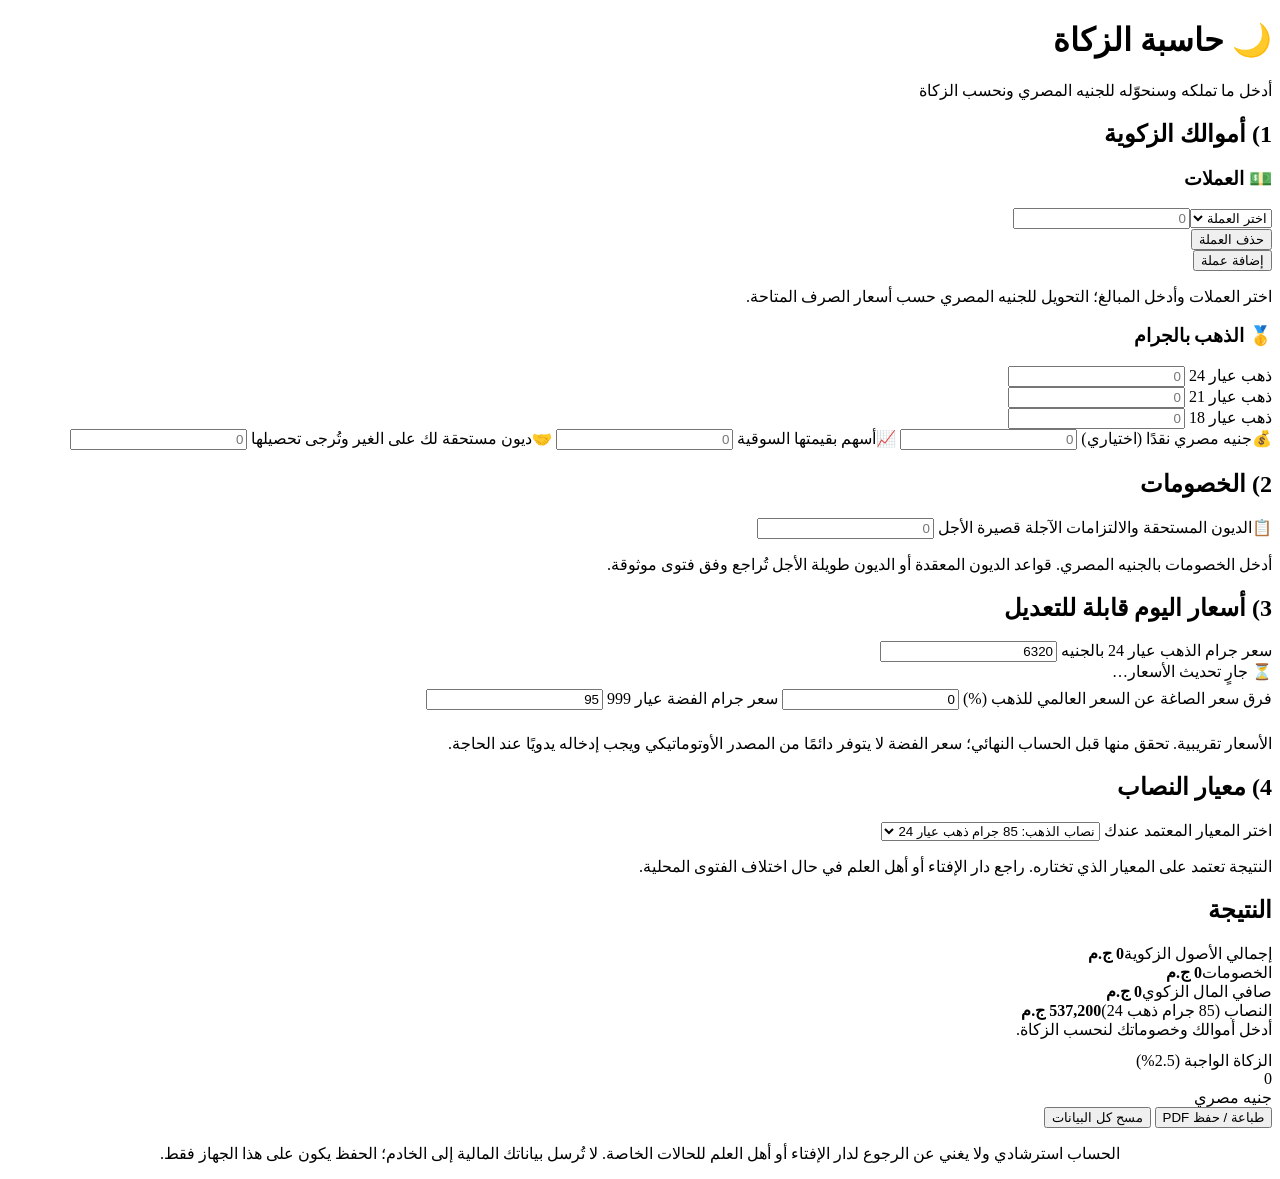
==== commit c6dc86fe: "seprate api for prices" ====
--- a/public/index.html
+++ b/public/index.html
@@ -223,36 +223,7 @@
   const premium=parseFloat($('r_prem').value)||0;
   $('r_gold').value=(liveGold*(1+premium/100)).toFixed(0);
 }
-
-(async function(){
-  try{
-    const r=await fetch('/api/prices',{cache:'no-store'});
-    if(!r.ok) throw new Error('exchange rates unavailable');
-    const last=await r.json();
-    if(!last.currencyRates || typeof last.currencyRates!=='object') throw new Error('invalid exchange rates');
-    currencyRates=last.currencyRates;
-    currencyRates.EGP=1;
-    $('currencies').querySelectorAll('select').forEach(select=>currencyOptions(select,select.value));
-    if(Number.isFinite(last.goldGramEgp) && last.goldGramEgp>0){
-      liveGold=last.goldGramEgp;
-      if(!goldEdited) applyGold();
-    }
-    const updated=last.fxUpdated?new Date(last.fxUpdated):null;
-    const age=updated && !isNaN(updated)?Math.floor((Date.now()-updated.getTime())/864e5):null;
-    const stale=$('stale');
-    if(age===null || age>=1){
-      stale.style.display='block';
-      stale.textContent=age===null?'⚠️ وقت تحديث أسعار الصرف غير متوفر. تحقق منها قبل الحساب.':'⚠️ عمر أسعار الصرف '+fmt(age)+' يوم. تحقق منها قبل الحساب.';
-    }else{
-      stale.style.display='none';
-    }
-    $('live').textContent='أسعار الصرف: open.er-api.com'+(age!==null?' (آخر تحديث: '+updated.toLocaleString('en-US')+')':'')+(liveGold?'، وسعر الذهب العالمي: gold-api.com.':'؛ تعذر تحديث سعر الذهب، تحقق منه يدويًا.');
-    calc();save();
-  }catch(e){
-    $('live').textContent='⚠️ تعذر تحديث أسعار الصرف. تحقق من اتصالك وأعد تحميل الصفحة.';
-    calc();
-  }
-})();
 </script>
+<script src="/prices.js"></script>
 </body>
 </html>
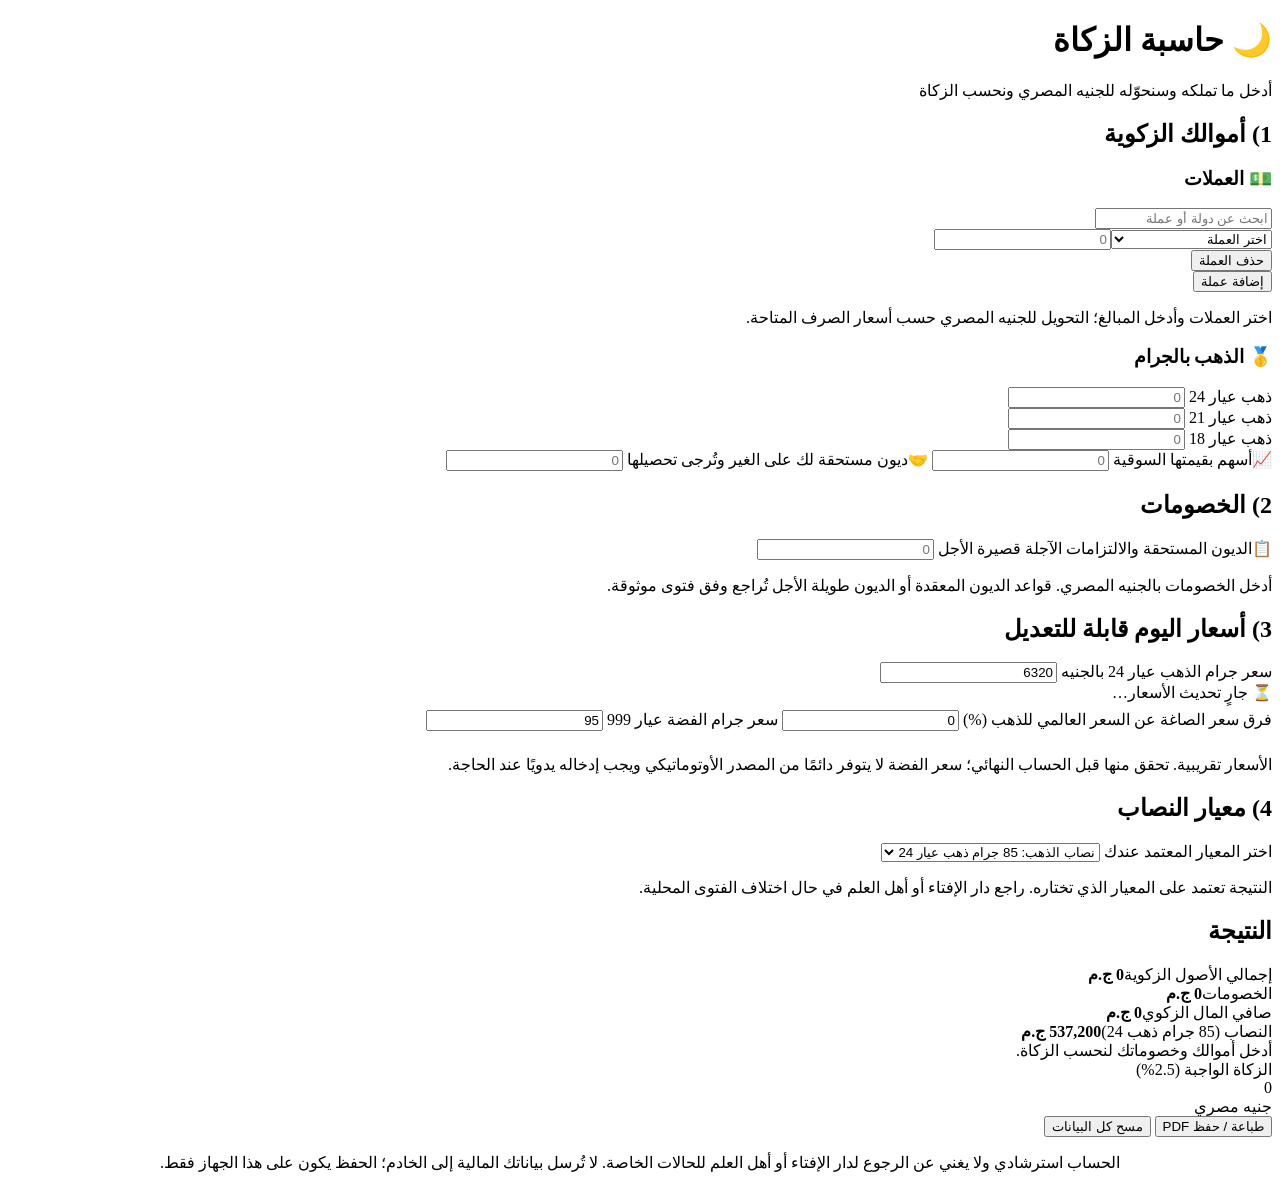
==== commit 2abbad95: "ui improvements: separate API for prices, add gold types, GitHub updates, English numerals for total" ====
--- a/public/index.html
+++ b/public/index.html
@@ -31,9 +31,6 @@
   <input id="gold18" type="number" inputmode="decimal" min="0" step="any" placeholder="0">
   <div class="sub" id="s_gold18"></div>
 
-  <label for="egp"><span class="ic">💰</span>جنيه مصري نقدًا (اختياري)</label>
-  <input id="egp" type="number" inputmode="decimal" min="0" placeholder="0">
-
   <label for="invest"><span class="ic">📈</span>أسهم بقيمتها السوقية</label>
   <input id="invest" type="number" inputmode="decimal" min="0" placeholder="0">
 
@@ -71,14 +68,14 @@
   <p class="note">النتيجة تعتمد على المعيار الذي تختاره. راجع دار الإفتاء أو أهل العلم في حال اختلاف الفتوى المحلية.</p>
 </div>
 
-<div class="card">
+<div class="card result-card">
   <h2>النتيجة</h2>
   <div class="line"><span>إجمالي الأصول الزكوية</span><b id="assets">0</b></div>
   <div class="line"><span>الخصومات</span><b id="deductions">0</b></div>
   <div class="line"><span>صافي المال الزكوي</span><b id="net">0</b></div>
   <div class="line"><span id="nisabLabel">النصاب</span><b id="nisab">0</b></div>
   <div id="state" class="state"></div>
-  <div class="res" style="margin-top:12px">
+  <div class="res">
     <div class="lbl">الزكاة الواجبة (2.5%)</div>
     <div class="big" id="zakat">0</div>
     <div class="lbl">جنيه مصري</div>
@@ -99,25 +96,50 @@
 const fmt=n=>new Intl.NumberFormat('en-US',{maximumFractionDigits:2,useGrouping:true}).format(n||0);
 const fmtRate=n=>new Intl.NumberFormat('en-US',{maximumSignificantDigits:6}).format(n);
 const num=id=>{const v=parseFloat($(id).value);return isFinite(v)&&v>=0?v:0};
-const inputIds=['gold24','gold21','gold18','egp','invest','receivable','debt','r_gold','r_prem','r_silver'];
+const inputIds=['gold24','gold21','gold18','invest','receivable','debt','r_gold','r_prem','r_silver'];
+const currencyNames=new Intl.DisplayNames('ar',{type:'currency',fallback:'none'});
+const regionNames=new Intl.DisplayNames('ar',{type:'region',fallback:'none'});
+const sharedCurrencies={
+  EUR:'منطقة اليورو',XAF:'دول وسط أفريقيا',XOF:'دول غرب أفريقيا',
+  XCD:'دول شرق الكاريبي',XPF:'أقاليم المحيط الهادئ الفرنسية',
+  XCG:'كوراساو وسينت مارتن',ANG:'كوراساو وسينت مارتن',
+  XDR:'صندوق النقد الدولي'
+};
 let currencyRates={EGP:1};
 let liveGold=null;
 let goldEdited=false;
 
+function normalizeSearch(value){
+  return value.toLocaleLowerCase('ar').normalize('NFD')
+    .replace(/[\u064b-\u065f\u0670\u0640]/g,'').replace(/[أإآ]/g,'ا').trim();
+}
+
 function currencyOptions(select,selected){
+  const row=select.closest('.currency-row');
+  const query=normalizeSearch(row.querySelector('.currency-search').value);
   const codes=new Set(Object.keys(currencyRates));
   if(selected) codes.add(selected);
   select.replaceChildren(new Option('اختر العملة',''));
-  [...codes].sort().forEach(code=>select.add(new Option(code,code)));
+  const options=[...codes].map(code=>{
+    const name=currencyNames.of(code);
+    const region=sharedCurrencies[code] || (code.startsWith('X')?null:regionNames.of(code.slice(0,2)));
+    const label=[region,name,code].filter(Boolean).join(' - ');
+    return {code,label};
+  });
+  options.sort((a,b)=>a.label.localeCompare(b.label,'ar'));
+  const matches=options.filter(({label})=>normalizeSearch(label).includes(query));
+  options.filter(({code,label})=>code===selected || normalizeSearch(label).includes(query))
+    .forEach(({code,label})=>select.add(new Option(label,code)));
+  row.querySelector('.search-status').textContent=query && !matches.length?'لا توجد عملات مطابقة للبحث.':'';
   select.value=selected;
 }
 
 function addCurrency(currency='',amount=''){
   const row=document.createElement('div');
   row.className='currency-row';
-  row.innerHTML='<div class="row"><select aria-label="العملة"></select><input type="number" inputmode="decimal" min="0" step="any" placeholder="0" aria-label="المبلغ"></div><div class="sub"></div><button type="button" class="remove-currency">حذف العملة</button>';
+  row.innerHTML='<input class="currency-search" type="search" placeholder="ابحث عن دولة أو عملة" aria-label="البحث عن دولة أو عملة"><div class="search-status" role="status"></div><div class="row"><select aria-label="العملة"></select><input class="currency-amount" type="number" inputmode="decimal" min="0" step="any" placeholder="0" aria-label="المبلغ"></div><div class="sub"></div><button type="button" class="remove-currency">حذف العملة</button>';
   currencyOptions(row.querySelector('select'),currency);
-  row.querySelector('input').value=amount;
+  row.querySelector('.currency-amount').value=amount;
   row.querySelector('button').addEventListener('click',()=>{row.remove();calc();save()});
   $('currencies').append(row);
 }
@@ -126,7 +148,7 @@
   let currencyTotal=0,invalidCurrency=false;
   $('currencies').querySelectorAll('.currency-row').forEach(row=>{
     const code=row.querySelector('select').value;
-    const input=row.querySelector('input'),amount=Number(input.value);
+    const input=row.querySelector('.currency-amount'),amount=Number(input.value);
     const rate=currencyRates[code];
     const sub=row.querySelector('.sub');
     if(input.validity.badInput || (input.value!=='' && (!Number.isFinite(amount) || amount<0))){
@@ -147,7 +169,7 @@
     $('s_gold'+karat).textContent=grams?'= '+fmt(value)+' جنيه':'';
   });
   const debt=num('debt');
-  const assets=currencyTotal+goldValue+num('egp')+num('invest')+num('receivable');
+  const assets=currencyTotal+goldValue+num('invest')+num('receivable');
   const net=Math.max(0,assets-debt);
   const nisabType=$('nisabType').value;
   const nisab=nisabType==='silver'?SILVER_NISAB_GRAMS*silver:GOLD_NISAB_GRAMS*rg;
@@ -173,7 +195,7 @@
   const data={};
   inputIds.forEach(id=>data[id]=$(id).value);
   data.currencies=[...$('currencies').querySelectorAll('.currency-row')].map(row=>({
-    currency:row.querySelector('select').value,amount:row.querySelector('input').value
+    currency:row.querySelector('select').value,amount:row.querySelector('.currency-amount').value
   }));
   data.nisabType=$('nisabType').value;
   try{localStorage.setItem('zakat-calc-data',JSON.stringify(data))}
@@ -191,13 +213,19 @@
     else {
       if(data.usd) addCurrency('USD',data.usd);
       if(data.aed) addCurrency('AED',data.aed);
-      if(!$('currencies').children.length) addCurrency();
     }
+    if(data.egp!==undefined && data.egp!=='') addCurrency('EGP',data.egp);
+    if(!$('currencies').children.length) addCurrency();
   }catch(e){$('storageStatus').textContent='تعذر استعادة البيانات المحفوظة.';addCurrency()}
 }
 
 document.addEventListener('input',event=>{
   if(!event.target.matches('input,select')) return;
+  if(event.target.matches('.currency-search')){
+    const select=event.target.closest('.currency-row').querySelector('select');
+    currencyOptions(select,select.value);
+    return;
+  }
   if(event.target.id==='r_gold') goldEdited=true;
   if(event.target.id==='r_prem' && liveGold && !goldEdited) applyGold();
   calc();save();
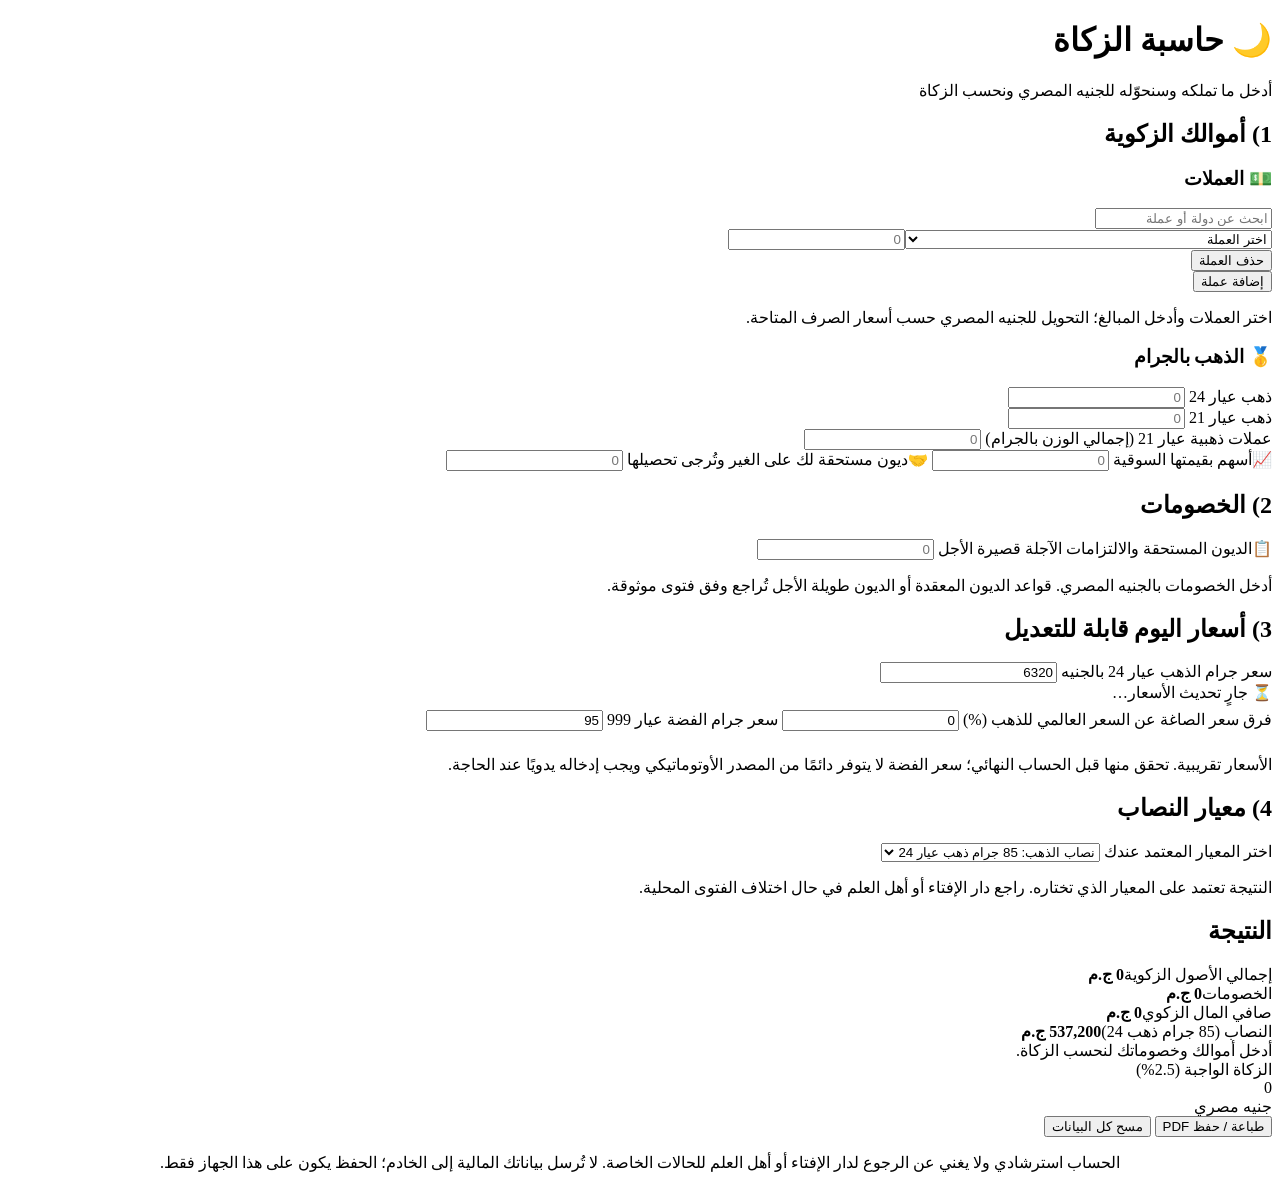
==== commit d5fb8f26: "updates" ====
--- a/public/index.html
+++ b/public/index.html
@@ -27,9 +27,9 @@
   <label for="gold21">ذهب عيار 21</label>
   <input id="gold21" type="number" inputmode="decimal" min="0" step="any" placeholder="0">
   <div class="sub" id="s_gold21"></div>
-  <label for="gold18">ذهب عيار 18</label>
-  <input id="gold18" type="number" inputmode="decimal" min="0" step="any" placeholder="0">
-  <div class="sub" id="s_gold18"></div>
+  <label for="goldCoins21">عملات ذهبية عيار 21 (إجمالي الوزن بالجرام)</label>
+  <input id="goldCoins21" type="number" inputmode="decimal" min="0" step="any" placeholder="0">
+  <div class="sub" id="s_goldCoins21"></div>
 
   <label for="invest"><span class="ic">📈</span>أسهم بقيمتها السوقية</label>
   <input id="invest" type="number" inputmode="decimal" min="0" placeholder="0">
@@ -96,14 +96,19 @@
 const fmt=n=>new Intl.NumberFormat('en-US',{maximumFractionDigits:2,useGrouping:true}).format(n||0);
 const fmtRate=n=>new Intl.NumberFormat('en-US',{maximumSignificantDigits:6}).format(n);
 const num=id=>{const v=parseFloat($(id).value);return isFinite(v)&&v>=0?v:0};
-const inputIds=['gold24','gold21','gold18','invest','receivable','debt','r_gold','r_prem','r_silver'];
+const inputIds=['gold24','gold21','goldCoins21','invest','receivable','debt','r_gold','r_prem','r_silver'];
 const currencyNames=new Intl.DisplayNames('ar',{type:'currency',fallback:'none'});
 const regionNames=new Intl.DisplayNames('ar',{type:'region',fallback:'none'});
-const sharedCurrencies={
-  EUR:'منطقة اليورو',XAF:'دول وسط أفريقيا',XOF:'دول غرب أفريقيا',
-  XCD:'دول شرق الكاريبي',XPF:'أقاليم المحيط الهادئ الفرنسية',
-  XCG:'كوراساو وسينت مارتن',ANG:'كوراساو وسينت مارتن',
-  XDR:'صندوق النقد الدولي'
+const englishCurrencyNames=new Intl.DisplayNames('en',{type:'currency',fallback:'none'});
+const englishRegionNames=new Intl.DisplayNames('en',{type:'region',fallback:'none'});
+const currencyCountries={
+  USD:['US'],EUR:['AT','BE','BG','HR','CY','EE','FI','FR','DE','GR','IE','IT','LV','LT','LU','MT','NL','PT','SK','SI','ES','AD','MC','SM','VA','ME','XK'],
+  GBP:['GB'],CHF:['CH','LI'],NOK:['NO'],SEK:['SE'],DKK:['DK'],ISK:['IS'],
+  PLN:['PL'],CZK:['CZ'],HUF:['HU'],RON:['RO'],RSD:['RS'],BAM:['BA'],MKD:['MK'],
+  ALL:['AL'],MDL:['MD'],UAH:['UA'],BYN:['BY'],RUB:['RU'],TRY:['TR'],
+  GEL:['GE'],AMD:['AM'],AZN:['AZ'],
+  EGP:['EG'],AED:['AE'],SAR:['SA'],QAR:['QA'],KWD:['KW'],BHD:['BH'],OMR:['OM'],
+  JOD:['JO'],LBP:['LB'],SYP:['SY'],IQD:['IQ'],IRR:['IR'],YER:['YE']
 };
 let currencyRates={EGP:1};
 let liveGold=null;
@@ -117,18 +122,20 @@
 function currencyOptions(select,selected){
   const row=select.closest('.currency-row');
   const query=normalizeSearch(row.querySelector('.currency-search').value);
-  const codes=new Set(Object.keys(currencyRates));
-  if(selected) codes.add(selected);
   select.replaceChildren(new Option('اختر العملة',''));
-  const options=[...codes].map(code=>{
+  const options=Object.entries(currencyCountries).map(([code,countries])=>{
     const name=currencyNames.of(code);
-    const region=sharedCurrencies[code] || (code.startsWith('X')?null:regionNames.of(code.slice(0,2)));
+    const region=code==='EUR'?'منطقة اليورو':regionNames.of(countries[0]);
     const label=[region,name,code].filter(Boolean).join(' - ');
-    return {code,label};
+    const terms=[label,englishCurrencyNames.of(code),...countries.flatMap(country=>[regionNames.of(country),englishRegionNames.of(country)])];
+    return {code,label,search:normalizeSearch(terms.filter(Boolean).join(' '))};
   });
   options.sort((a,b)=>a.label.localeCompare(b.label,'ar'));
-  const matches=options.filter(({label})=>normalizeSearch(label).includes(query));
-  options.filter(({code,label})=>code===selected || normalizeSearch(label).includes(query))
+  const matches=options.filter(({search})=>search.includes(query));
+  if(selected && !Object.hasOwn(currencyCountries,selected)){
+    select.add(new Option('عملة محفوظة غير مدعومة - '+selected,selected));
+  }
+  options.filter(({code,search})=>code===selected || search.includes(query))
     .forEach(({code,label})=>select.add(new Option(label,code)));
   row.querySelector('.search-status').textContent=query && !matches.length?'لا توجد عملات مطابقة للبحث.':'';
   select.value=selected;
@@ -153,7 +160,7 @@
     const sub=row.querySelector('.sub');
     if(input.validity.badInput || (input.value!=='' && (!Number.isFinite(amount) || amount<0))){
       invalidCurrency=true;sub.textContent='أدخل مبلغًا صحيحًا غير سالب.';
-    }else if(amount>0 && (!code || !Number.isFinite(rate) || rate<=0)){
+    }else if(amount>0 && (!Object.hasOwn(currencyCountries,code) || !Number.isFinite(rate) || rate<=0)){
       invalidCurrency=true;sub.textContent='اختر عملة يتوفر سعر صرفها قبل الحساب.';
     }else if(amount>0){
       currencyTotal+=amount*rate;
@@ -162,11 +169,11 @@
   });
   const rg=num('r_gold'),silver=num('r_silver');
   let goldValue=0,invalidGold=false;
-  [24,21,18].forEach(karat=>{
-    const input=$('gold'+karat),grams=num('gold'+karat),value=grams*rg*karat/24;
+  [['gold24',24],['gold21',21],['goldCoins21',21]].forEach(([id,karat])=>{
+    const input=$(id),grams=num(id),value=grams*rg*karat/24;
     if(input.validity.badInput || (input.value!=='' && (!Number.isFinite(Number(input.value)) || Number(input.value)<0))) invalidGold=true;
     goldValue+=value;
-    $('s_gold'+karat).textContent=grams?'= '+fmt(value)+' جنيه':'';
+    $('s_'+id).textContent=grams?'= '+fmt(value)+' جنيه':'';
   });
   const debt=num('debt');
   const assets=currencyTotal+goldValue+num('invest')+num('receivable');
@@ -207,7 +214,7 @@
     const data=JSON.parse(localStorage.getItem('zakat-calc-data'));
     if(!data){addCurrency();return}
     inputIds.forEach(id=>{if(Object.prototype.hasOwnProperty.call(data,id)) $(id).value=data[id]});
-    if(data.gold && ['24','21','18'].includes(data.goldK)) $('gold'+data.goldK).value=data.gold;
+    if(data.gold && ['24','21'].includes(data.goldK)) $('gold'+data.goldK).value=data.gold;
     if(data.nisabType) $('nisabType').value=data.nisabType;
     if(Array.isArray(data.currencies)) data.currencies.forEach(item=>addCurrency(item.currency,item.amount));
     else {
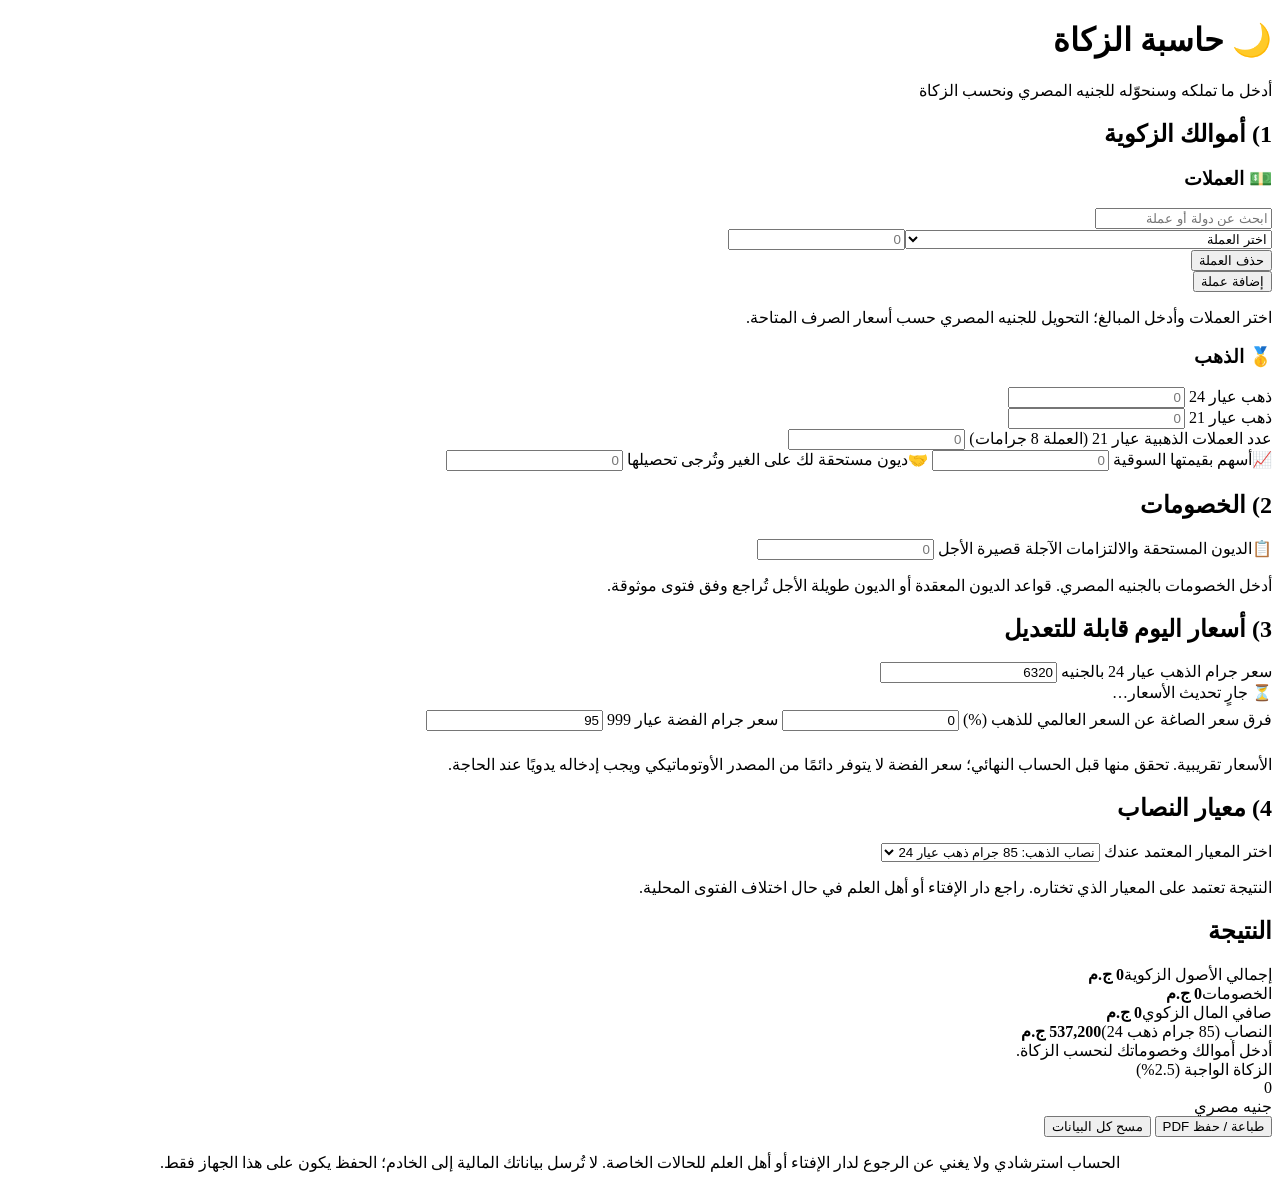
==== commit 0574241c: "updates" ====
--- a/public/index.html
+++ b/public/index.html
@@ -20,16 +20,16 @@
   <button type="button" class="add-currency" id="addCurrency">إضافة عملة</button>
   <p class="note">اختر العملات وأدخل المبالغ؛ التحويل للجنيه المصري حسب أسعار الصرف المتاحة.</p>
 
-  <h3>🥇 الذهب بالجرام</h3>
+  <h3>🥇 الذهب</h3>
   <label for="gold24">ذهب عيار 24</label>
   <input id="gold24" type="number" inputmode="decimal" min="0" step="any" placeholder="0">
   <div class="sub" id="s_gold24"></div>
   <label for="gold21">ذهب عيار 21</label>
   <input id="gold21" type="number" inputmode="decimal" min="0" step="any" placeholder="0">
   <div class="sub" id="s_gold21"></div>
-  <label for="goldCoins21">عملات ذهبية عيار 21 (إجمالي الوزن بالجرام)</label>
-  <input id="goldCoins21" type="number" inputmode="decimal" min="0" step="any" placeholder="0">
-  <div class="sub" id="s_goldCoins21"></div>
+  <label for="goldCoins21Count">عدد العملات الذهبية عيار 21 (العملة 8 جرامات)</label>
+  <input id="goldCoins21Count" type="number" inputmode="decimal" min="0" step="0.25" placeholder="0">
+  <div class="sub" id="s_goldCoins21Count"></div>
 
   <label for="invest"><span class="ic">📈</span>أسهم بقيمتها السوقية</label>
   <input id="invest" type="number" inputmode="decimal" min="0" placeholder="0">
@@ -92,11 +92,11 @@
 
 <script>
 const $=id=>document.getElementById(id);
-const GOLD_NISAB_GRAMS=85,SILVER_NISAB_GRAMS=595,RATE=0.025;
+const GOLD_NISAB_GRAMS=85,SILVER_NISAB_GRAMS=595,GOLD_COIN_GRAMS=8,RATE=0.025;
 const fmt=n=>new Intl.NumberFormat('en-US',{maximumFractionDigits:2,useGrouping:true}).format(n||0);
 const fmtRate=n=>new Intl.NumberFormat('en-US',{maximumSignificantDigits:6}).format(n);
 const num=id=>{const v=parseFloat($(id).value);return isFinite(v)&&v>=0?v:0};
-const inputIds=['gold24','gold21','goldCoins21','invest','receivable','debt','r_gold','r_prem','r_silver'];
+const inputIds=['gold24','gold21','goldCoins21Count','invest','receivable','debt','r_gold','r_prem','r_silver'];
 const currencyNames=new Intl.DisplayNames('ar',{type:'currency',fallback:'none'});
 const regionNames=new Intl.DisplayNames('ar',{type:'region',fallback:'none'});
 const englishCurrencyNames=new Intl.DisplayNames('en',{type:'currency',fallback:'none'});
@@ -119,7 +119,7 @@
     .replace(/[\u064b-\u065f\u0670\u0640]/g,'').replace(/[أإآ]/g,'ا').trim();
 }
 
-function currencyOptions(select,selected){
+function currencyOptions(select,selected,autoSelect=false){
   const row=select.closest('.currency-row');
   const query=normalizeSearch(row.querySelector('.currency-search').value);
   select.replaceChildren(new Option('اختر العملة',''));
@@ -132,6 +132,7 @@
   });
   options.sort((a,b)=>a.label.localeCompare(b.label,'ar'));
   const matches=options.filter(({search})=>search.includes(query));
+  if(autoSelect && query && matches.length===1) selected=matches[0].code;
   if(selected && !Object.hasOwn(currencyCountries,selected)){
     select.add(new Option('عملة محفوظة غير مدعومة - '+selected,selected));
   }
@@ -169,8 +170,8 @@
   });
   const rg=num('r_gold'),silver=num('r_silver');
   let goldValue=0,invalidGold=false;
-  [['gold24',24],['gold21',21],['goldCoins21',21]].forEach(([id,karat])=>{
-    const input=$(id),grams=num(id),value=grams*rg*karat/24;
+  [['gold24',24,1],['gold21',21,1],['goldCoins21Count',21,GOLD_COIN_GRAMS]].forEach(([id,karat,gramsPerUnit])=>{
+    const input=$(id),grams=num(id)*gramsPerUnit,value=grams*rg*karat/24;
     if(input.validity.badInput || (input.value!=='' && (!Number.isFinite(Number(input.value)) || Number(input.value)<0))) invalidGold=true;
     goldValue+=value;
     $('s_'+id).textContent=grams?'= '+fmt(value)+' جنيه':'';
@@ -191,7 +192,7 @@
   const reached=net>=nisab&&net>0;
   const st=$('state'); let z=0;
   if(invalidCurrency){st.className='state no';st.textContent='تعذر حساب الزكاة حتى تتوفر أسعار العملات المدخلة وتصح المبالغ.'}
-  else if(invalidGold){st.className='state no';st.textContent='أدخل أوزان ذهب صحيحة غير سالبة.'}
+  else if(invalidGold){st.className='state no';st.textContent='أدخل أوزان الذهب وعدد العملات بأرقام صحيحة غير سالبة.'}
   else if(!net){st.className='state';st.textContent='أدخل أموالك وخصوماتك لنحسب الزكاة.'}
   else if(!reached){st.className='state no';st.textContent='المبلغ أقل من النصاب، فلا زكاة عليك حاليًا.'}
   else{st.className='state';st.textContent='بلغ الصافي النصاب بحسب المعيار الذي اخترته.';z=net*RATE}
@@ -214,6 +215,11 @@
     const data=JSON.parse(localStorage.getItem('zakat-calc-data'));
     if(!data){addCurrency();return}
     inputIds.forEach(id=>{if(Object.prototype.hasOwnProperty.call(data,id)) $(id).value=data[id]});
+    if(!Object.prototype.hasOwnProperty.call(data,'goldCoins21Count') && data.goldCoins21!==undefined && data.goldCoins21!==''){
+      const grams=Number(data.goldCoins21);
+      if(!Number.isFinite(grams) || grams<0) throw new Error('invalid saved gold coin weight');
+      $('goldCoins21Count').value=grams/GOLD_COIN_GRAMS;
+    }
     if(data.gold && ['24','21'].includes(data.goldK)) $('gold'+data.goldK).value=data.gold;
     if(data.nisabType) $('nisabType').value=data.nisabType;
     if(Array.isArray(data.currencies)) data.currencies.forEach(item=>addCurrency(item.currency,item.amount));
@@ -230,7 +236,8 @@
   if(!event.target.matches('input,select')) return;
   if(event.target.matches('.currency-search')){
     const select=event.target.closest('.currency-row').querySelector('select');
-    currencyOptions(select,select.value);
+    currencyOptions(select,select.value,true);
+    calc();save();
     return;
   }
   if(event.target.id==='r_gold') goldEdited=true;
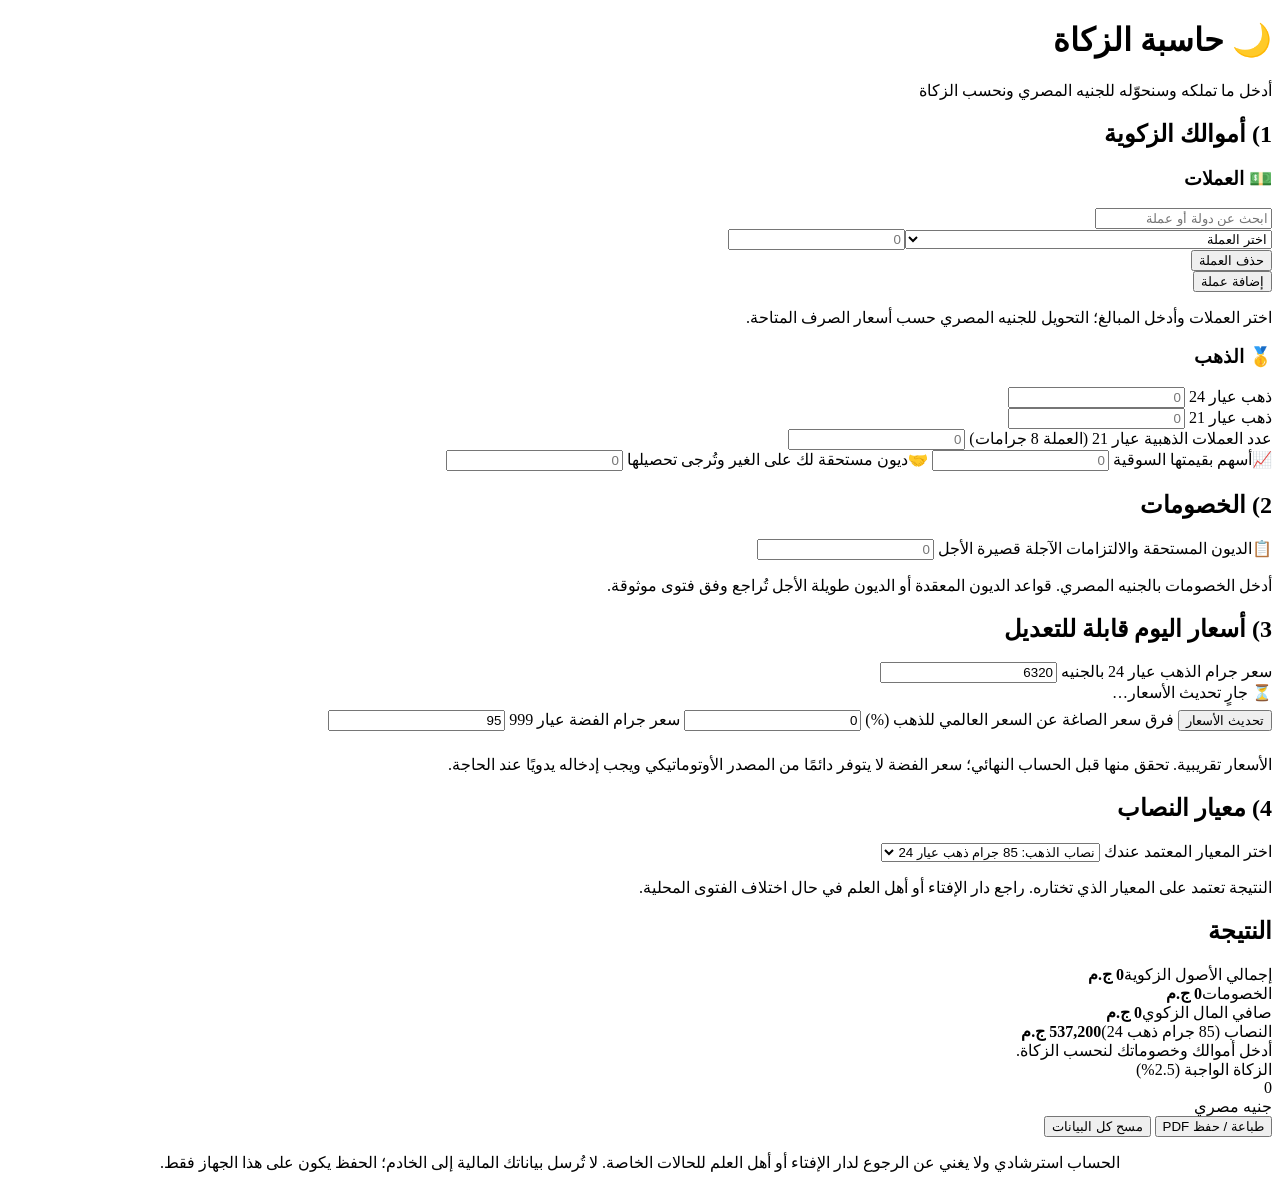
==== commit f8399362: "update#1" ====
--- a/public/index.html
+++ b/public/index.html
@@ -49,7 +49,8 @@
   <h2>3) أسعار اليوم <span class="pill">قابلة للتعديل</span></h2>
   <label for="r_gold">سعر جرام الذهب عيار 24 بالجنيه</label>
   <input id="r_gold" type="number" inputmode="decimal" min="0" step="any" value="6320">
-  <div id="live" class="note" style="margin:0 0 8px">⏳ جارٍ تحديث الأسعار…</div>
+  <div id="live" class="note" role="status" style="margin:0 0 8px">⏳ جارٍ تحديث الأسعار…</div>
+  <button type="button" class="add-currency" id="refreshPrices">تحديث الأسعار</button>
   <label for="r_prem">فرق سعر الصاغة عن السعر العالمي للذهب (%)</label>
   <input id="r_prem" type="number" inputmode="decimal" value="0" style="margin-bottom:8px">
   <label for="r_silver">سعر جرام الفضة عيار 999</label>
